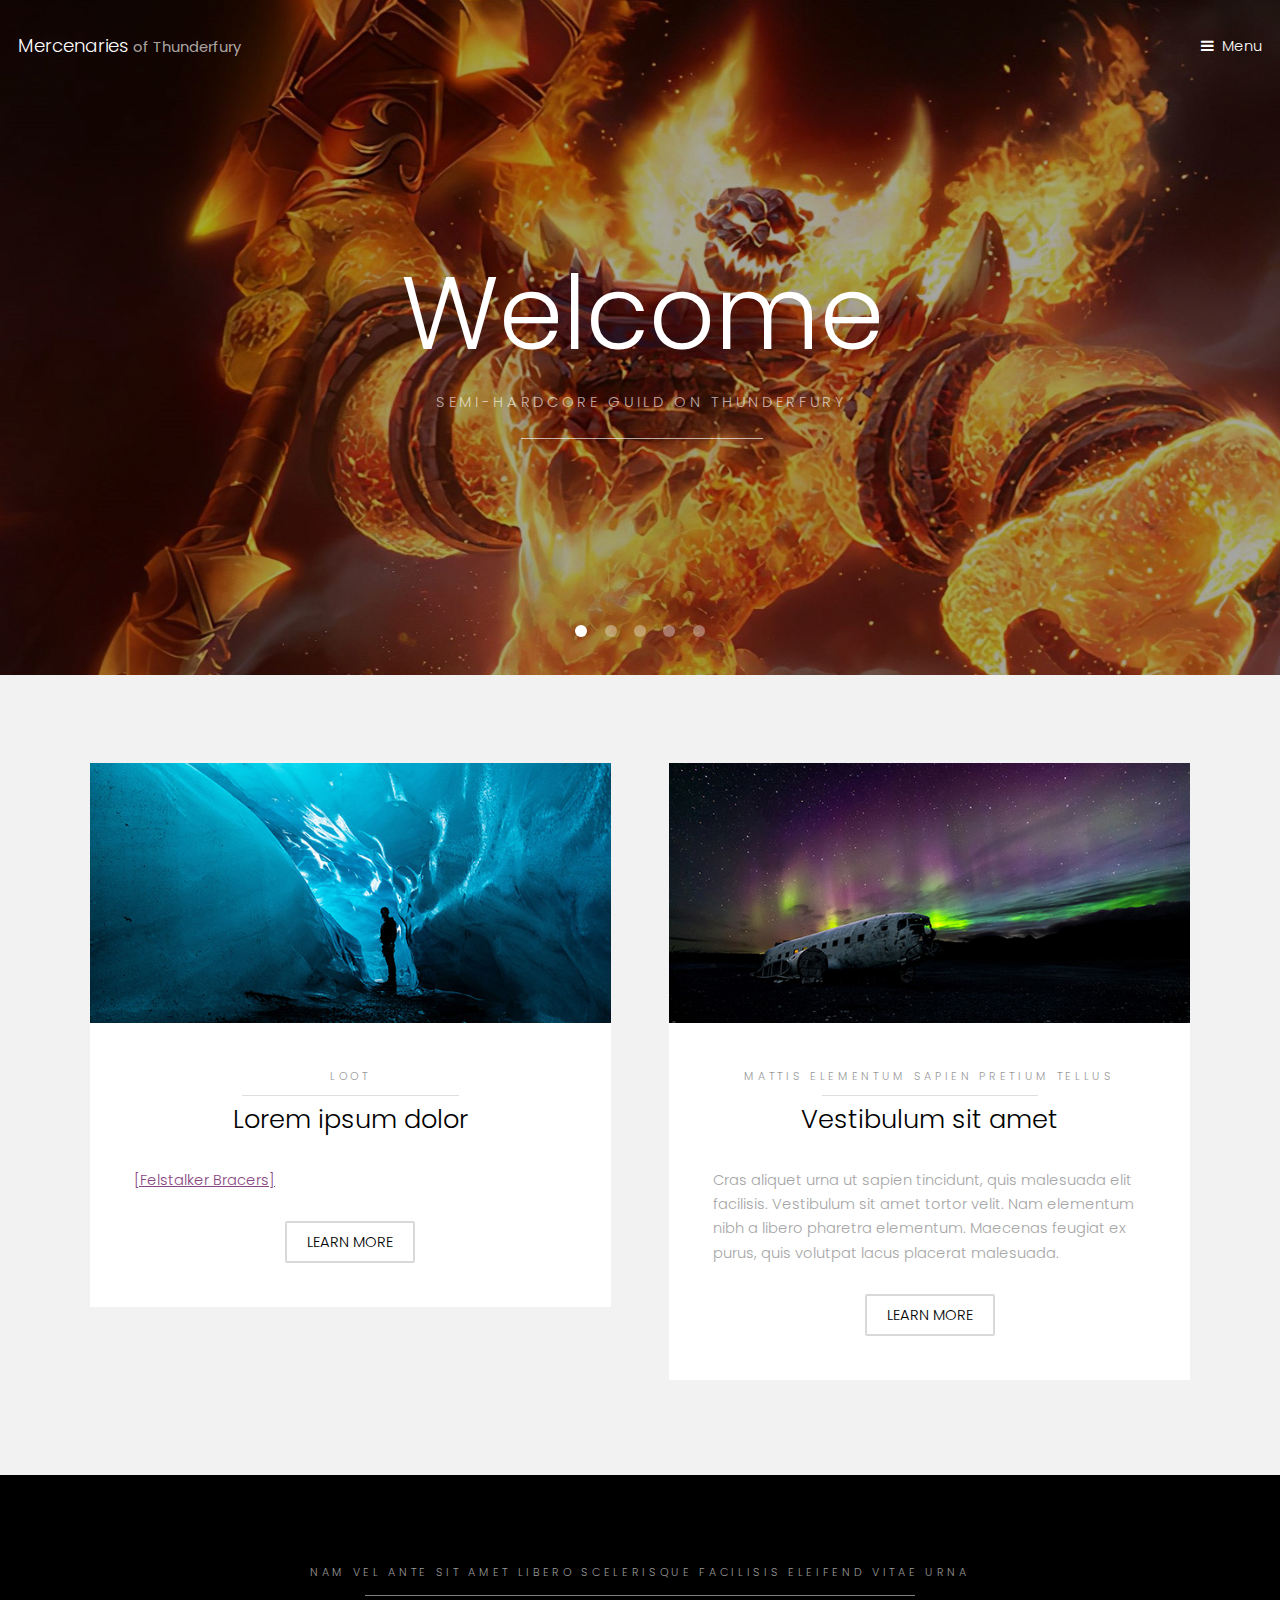
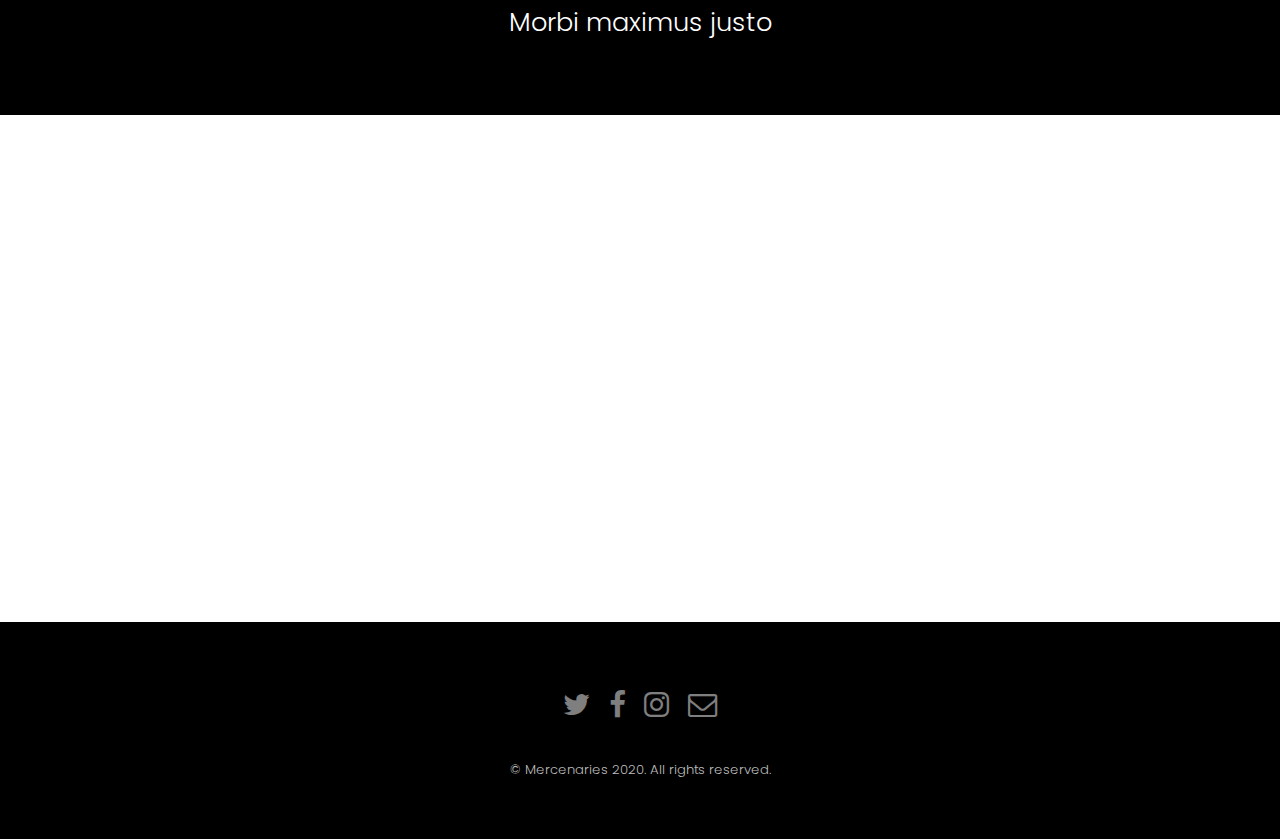
==== index.html @ f4a0aebc "Push" ====
<!DOCTYPE HTML>


<script>const whTooltips = {colorLinks: true, iconizeLinks: true, renameLinks: true};</script>
<script src="https://wow.zamimg.com/widgets/power.js"></script>


<html>
	<head>
		<title>Mercenaries</title>
		<meta charset="utf-8" />
		<meta name="viewport" content="width=device-width, initial-scale=1" />
		<link rel="stylesheet" href="assets/css/main.css" />
	</head>
	<body>

		<!-- Header -->
			<header id="header" class="alt">
				<div class="logo"><a href="index.html">Mercenaries <span>of Thunderfury</span></a></div>
				<a href="#menu">Menu</a>
			</header>

		<!-- Nav -->
			<nav id="menu">
				<ul class="links">
					<li><a href="index.html">Home</a></li>
					<li><a href="apply.html">Apply</a></li>
					<li><a href="roster.html">Roster</a></li>
					<li><a href="streams.html">Streams</a></li>
					<li><a href="elements.html">Elements</a></li>
				</ul>
			</nav>

		<!-- Banner -->
			<section class="banner full">
				<article>
					<img src="images/slide01.jpg" alt="" />
					<div class="inner">
						<header>
							<h2>Welcome</h2>
							<p>Semi-Hardcore guild on Thunderfury</p>
						</header>
					</div>
				</article>
				<article>
					<img src="images/slide02.jpg" alt="" />
					<div class="inner">
						<header>
							<h2>Recruiting All</h2>
							<p> <a href="https://mercenaries-wow.com/">Apply Today</a> </p>
						</header>
					</div>
				</article>
				<article>
					<img src="images/slide03.jpg"  alt="" />
					<div class="inner">
						<header>
							<p>Sed cursus aliuam veroeros lorem ipsum nullam</p>
							<h2>Tempus dolor</h2>
						</header>
					</div>
				</article>
				<article>
					<img src="images/slide04.jpg"  alt="" />
					<div class="inner">
						<header>
							<p>Adipiscing lorem ipsum feugiat sed phasellus consequat</p>
							<h2>Etiam feugiat</h2>
						</header>
					</div>
				</article>
				<article>
					<img src="images/slide05.jpg"  alt="" />
					<div class="inner">
						<header>
							<p>Ipsum dolor sed magna veroeros lorem ipsum</p>
							<h2>Lorem adipiscing</h2>
						</header>
					</div>
				</article>
			</section>

		<!-- One -->
			<section id="one" class="wrapper style2">
				<div class="inner">
					<div class="grid-style">

						<div>
							<div class="box">
								<div class="image fit">
									<img src="images/pic02.jpg" alt="" />
								</div>
								<div class="content">
									<header class="align-center">
										<p>LOOT</p>
										<h2>Lorem ipsum dolor</h2>
									</header>
									<p> <a href="https://www.wowhead.com/item=25697" class="q3" data-wowhead="gems=23121&amp;ench=2647&amp;pcs=25695:25696:25697">[Felstalker Bracers]</a> </p>
									<footer class="align-center">
										<a href="#" class="button alt">Learn More</a>
									</footer>
								</div>
							</div>
						</div>

						<div>
							<div class="box">
								<div class="image fit">
									<img src="images/pic03.jpg" alt="" />
								</div>
								<div class="content">
									<header class="align-center">
										<p>mattis elementum sapien pretium tellus</p>
										<h2>Vestibulum sit amet</h2>
									</header>
									<p> Cras aliquet urna ut sapien tincidunt, quis malesuada elit facilisis. Vestibulum sit amet tortor velit. Nam elementum nibh a libero pharetra elementum. Maecenas feugiat ex purus, quis volutpat lacus placerat malesuada.</p>
									<footer class="align-center">
										<a href="#" class="button alt">Learn More</a>
									</footer>
								</div>
							</div>
						</div>

					</div>
				</div>
			</section>

		<!-- Two -->
			<section id="two" class="wrapper style3">
				<div class="inner">
					<header class="align-center">
						<p>Nam vel ante sit amet libero scelerisque facilisis eleifend vitae urna</p>
						<h2>Morbi maximus justo</h2>
					</header>
				</div>
			</section>

<iframe src="https://discordapp.com/widget?id=618252797527326744&theme=dark" width="350" height="500" allowtransparency="true" frameborder="0" sandbox="allow-popups allow-popups-to-escape-sandbox allow-same-origin allow-scripts"></iframe>


		<!-- Three 
			<section id="three" class="wrapper style2">
				<div class="inner">
					<header class="align-center">
						<p class="special">Nam vel ante sit amet libero scelerisque facilisis eleifend vitae urna</p>
						<h2>Morbi maximus justo</h2>
					</header>
					<div class="gallery">
						<div>
							<div class="image fit">
								<a href="#"><img src="images/pic01.jpg" alt="" /></a>
							</div>
						</div>
						<div>
							<div class="image fit">
								<a href="#"><img src="images/pic02.jpg" alt="" /></a>
							</div>
						</div>
						<div>
							<div class="image fit">
								<a href="#"><img src="images/pic03.jpg" alt="" /></a>
							</div>
						</div>
						<div>
							<div class="image fit">
								<a href="#"><img src="images/pic04.jpg" alt="" /></a>
							</div>
						</div>
					</div>
				</div>
			</section>
-->

		<!-- Footer -->
			<footer id="footer">
				<div class="container">
					<ul class="icons">
						<li><a href="#" class="icon fa-twitter"><span class="label">Twitter</span></a></li>
						<li><a href="#" class="icon fa-facebook"><span class="label">Facebook</span></a></li>
						<li><a href="#" class="icon fa-instagram"><span class="label">Instagram</span></a></li>
						<li><a href="#" class="icon fa-envelope-o"><span class="label">Email</span></a></li>
					</ul>
				</div>
				<div class="copyright">
					&copy; Mercenaries 2020. All rights reserved.
				</div>
			</footer>

		<!-- Scripts -->
			<script src="assets/js/jquery.min.js"></script>
			<script src="assets/js/jquery.scrollex.min.js"></script>
			<script src="assets/js/skel.min.js"></script>
			<script src="assets/js/util.js"></script>
			<script src="assets/js/main.js"></script>

	</body>
</html>
---- assets/css/main.css ----
@charset "UTF-8";
@import url(font-awesome.min.css);
@import url("https://fonts.googleapis.com/css?family=Poppins:300,400,500,600,700");

/*
	Hielo by TEMPLATED
	templated.co @templatedco
	Released for free under the Creative Commons Attribution 3.0 license (templated.co/license)
*/

/* Reset */

	html, body, div, span, applet, object, iframe, h1, h2, h3, h4, h5, h6, p, blockquote, pre, a, abbr, acronym, address, big, cite, code, del, dfn, em, img, ins, kbd, q, s, samp, small, strike, strong, sub, sup, tt, var, b, u, i, center, dl, dt, dd, ol, ul, li, fieldset, form, label, legend, table, caption, tbody, tfoot, thead, tr, th, td, article, aside, canvas, details, embed, figure, figcaption, footer, header, hgroup, menu, nav, output, ruby, section, summary, time, mark, audio, video {
		margin: 0;
		padding: 0;
		border: 0;
		font-size: 100%;
		font: inherit;
		vertical-align: baseline;
	}

	article, aside, details, figcaption, figure, footer, header, hgroup, menu, nav, section {
		display: block;
	}

	body {
		line-height: 1;
	}

	ol, ul {
		list-style: none;
	}

	blockquote, q {
		quotes: none;
	}

	blockquote:before, blockquote:after, q:before, q:after {
		content: '';
		content: none;
	}

	table {
		border-collapse: collapse;
		border-spacing: 0;
	}

	body {
		-webkit-text-size-adjust: none;
	}

/* Box Model */

	*, *:before, *:after {
		-moz-box-sizing: border-box;
		-webkit-box-sizing: border-box;
		box-sizing: border-box;
	}

/* Containers */

	.container {
		margin-left: auto;
		margin-right: auto;
	}

	.container.\31 25\25 {
		width: 100%;
		max-width: 100rem;
		min-width: 80rem;
	}

	.container.\37 5\25 {
		width: 60rem;
	}

	.container.\35 0\25 {
		width: 40rem;
	}

	.container.\32 5\25 {
		width: 20rem;
	}

	.container {
		width: 80rem;
	}

	@media screen and (max-width: 1680px) {

		.container.\31 25\25 {
			width: 100%;
			max-width: 100rem;
			min-width: 80rem;
		}

		.container.\37 5\25 {
			width: 60rem;
		}

		.container.\35 0\25 {
			width: 40rem;
		}

		.container.\32 5\25 {
			width: 20rem;
		}

		.container {
			width: 80rem;
		}

	}

	@media screen and (max-width: 1280px) {

		.container.\31 25\25 {
			width: 100%;
			max-width: 81.25rem;
			min-width: 65rem;
		}

		.container.\37 5\25 {
			width: 48.75rem;
		}

		.container.\35 0\25 {
			width: 32.5rem;
		}

		.container.\32 5\25 {
			width: 16.25rem;
		}

		.container {
			width: 65rem;
		}

	}

	@media screen and (max-width: 980px) {

		.container.\31 25\25 {
			width: 100%;
			max-width: 112.5%;
			min-width: 90%;
		}

		.container.\37 5\25 {
			width: 67.5%;
		}

		.container.\35 0\25 {
			width: 45%;
		}

		.container.\32 5\25 {
			width: 22.5%;
		}

		.container {
			width: 90%;
		}

	}

	@media screen and (max-width: 736px) {

		.container.\31 25\25 {
			width: 100%;
			max-width: 112.5%;
			min-width: 90%;
		}

		.container.\37 5\25 {
			width: 67.5%;
		}

		.container.\35 0\25 {
			width: 45%;
		}

		.container.\32 5\25 {
			width: 22.5%;
		}

		.container {
			width: 90% !important;
		}

	}

	@media screen and (max-width: 480px) {

		.container.\31 25\25 {
			width: 100%;
			max-width: 112.5%;
			min-width: 90%;
		}

		.container.\37 5\25 {
			width: 67.5%;
		}

		.container.\35 0\25 {
			width: 45%;
		}

		.container.\32 5\25 {
			width: 22.5%;
		}

		.container {
			width: 90% !important;
		}

	}

/* Grid */

	.row {
		border-bottom: solid 1px transparent;
		-moz-box-sizing: border-box;
		-webkit-box-sizing: border-box;
		box-sizing: border-box;
	}

	.row > * {
		float: left;
		-moz-box-sizing: border-box;
		-webkit-box-sizing: border-box;
		box-sizing: border-box;
	}

	.row:after, .row:before {
		content: '';
		display: block;
		clear: both;
		height: 0;
	}

	.row.uniform > * > :first-child {
		margin-top: 0;
	}

	.row.uniform > * > :last-child {
		margin-bottom: 0;
	}

	.row.\30 \25 > * {
		padding: 0 0 0 0rem;
	}

	.row.\30 \25 {
		margin: 0 0 -1px 0rem;
	}

	.row.uniform.\30 \25 > * {
		padding: 0rem 0 0 0rem;
	}

	.row.uniform.\30 \25 {
		margin: 0rem 0 -1px 0rem;
	}

	.row > * {
		padding: 0 0 0 2rem;
	}

	.row {
		margin: 0 0 -1px -2rem;
	}

	.row.uniform > * {
		padding: 2rem 0 0 2rem;
	}

	.row.uniform {
		margin: -2rem 0 -1px -2rem;
	}

	.row.\32 00\25 > * {
		padding: 0 0 0 4rem;
	}

	.row.\32 00\25 {
		margin: 0 0 -1px -4rem;
	}

	.row.uniform.\32 00\25 > * {
		padding: 4rem 0 0 4rem;
	}

	.row.uniform.\32 00\25 {
		margin: -4rem 0 -1px -4rem;
	}

	.row.\31 50\25 > * {
		padding: 0 0 0 3rem;
	}

	.row.\31 50\25 {
		margin: 0 0 -1px -3rem;
	}

	.row.uniform.\31 50\25 > * {
		padding: 3rem 0 0 3rem;
	}

	.row.uniform.\31 50\25 {
		margin: -3rem 0 -1px -3rem;
	}

	.row.\35 0\25 > * {
		padding: 0 0 0 1rem;
	}

	.row.\35 0\25 {
		margin: 0 0 -1px -1rem;
	}

	.row.uniform.\35 0\25 > * {
		padding: 1rem 0 0 1rem;
	}

	.row.uniform.\35 0\25 {
		margin: -1rem 0 -1px -1rem;
	}

	.row.\32 5\25 > * {
		padding: 0 0 0 0.5rem;
	}

	.row.\32 5\25 {
		margin: 0 0 -1px -0.5rem;
	}

	.row.uniform.\32 5\25 > * {
		padding: 0.5rem 0 0 0.5rem;
	}

	.row.uniform.\32 5\25 {
		margin: -0.5rem 0 -1px -0.5rem;
	}

	.\31 2u, .\31 2u\24 {
		width: 100%;
		clear: none;
		margin-left: 0;
	}

	.\31 1u, .\31 1u\24 {
		width: 91.6666666667%;
		clear: none;
		margin-left: 0;
	}

	.\31 0u, .\31 0u\24 {
		width: 83.3333333333%;
		clear: none;
		margin-left: 0;
	}

	.\39 u, .\39 u\24 {
		width: 75%;
		clear: none;
		margin-left: 0;
	}

	.\38 u, .\38 u\24 {
		width: 66.6666666667%;
		clear: none;
		margin-left: 0;
	}

	.\37 u, .\37 u\24 {
		width: 58.3333333333%;
		clear: none;
		margin-left: 0;
	}

	.\36 u, .\36 u\24 {
		width: 50%;
		clear: none;
		margin-left: 0;
	}

	.\35 u, .\35 u\24 {
		width: 41.6666666667%;
		clear: none;
		margin-left: 0;
	}

	.\34 u, .\34 u\24 {
		width: 33.3333333333%;
		clear: none;
		margin-left: 0;
	}

	.\33 u, .\33 u\24 {
		width: 25%;
		clear: none;
		margin-left: 0;
	}

	.\32 u, .\32 u\24 {
		width: 16.6666666667%;
		clear: none;
		margin-left: 0;
	}

	.\31 u, .\31 u\24 {
		width: 8.3333333333%;
		clear: none;
		margin-left: 0;
	}

	.\31 2u\24 + *,
	.\31 1u\24 + *,
	.\31 0u\24 + *,
	.\39 u\24 + *,
	.\38 u\24 + *,
	.\37 u\24 + *,
	.\36 u\24 + *,
	.\35 u\24 + *,
	.\34 u\24 + *,
	.\33 u\24 + *,
	.\32 u\24 + *,
	.\31 u\24 + * {
		clear: left;
	}

	.\-11u {
		margin-left: 91.66667%;
	}

	.\-10u {
		margin-left: 83.33333%;
	}

	.\-9u {
		margin-left: 75%;
	}

	.\-8u {
		margin-left: 66.66667%;
	}

	.\-7u {
		margin-left: 58.33333%;
	}

	.\-6u {
		margin-left: 50%;
	}

	.\-5u {
		margin-left: 41.66667%;
	}

	.\-4u {
		margin-left: 33.33333%;
	}

	.\-3u {
		margin-left: 25%;
	}

	.\-2u {
		margin-left: 16.66667%;
	}

	.\-1u {
		margin-left: 8.33333%;
	}

	@media screen and (max-width: 1680px) {

		.row > * {
			padding: 0 0 0 2rem;
		}

		.row {
			margin: 0 0 -1px -2rem;
		}

		.row.uniform > * {
			padding: 2rem 0 0 2rem;
		}

		.row.uniform {
			margin: -2rem 0 -1px -2rem;
		}

		.row.\32 00\25 > * {
			padding: 0 0 0 4rem;
		}

		.row.\32 00\25 {
			margin: 0 0 -1px -4rem;
		}

		.row.uniform.\32 00\25 > * {
			padding: 4rem 0 0 4rem;
		}

		.row.uniform.\32 00\25 {
			margin: -4rem 0 -1px -4rem;
		}

		.row.\31 50\25 > * {
			padding: 0 0 0 3rem;
		}

		.row.\31 50\25 {
			margin: 0 0 -1px -3rem;
		}

		.row.uniform.\31 50\25 > * {
			padding: 3rem 0 0 3rem;
		}

		.row.uniform.\31 50\25 {
			margin: -3rem 0 -1px -3rem;
		}

		.row.\35 0\25 > * {
			padding: 0 0 0 1rem;
		}

		.row.\35 0\25 {
			margin: 0 0 -1px -1rem;
		}

		.row.uniform.\35 0\25 > * {
			padding: 1rem 0 0 1rem;
		}

		.row.uniform.\35 0\25 {
			margin: -1rem 0 -1px -1rem;
		}

		.row.\32 5\25 > * {
			padding: 0 0 0 0.5rem;
		}

		.row.\32 5\25 {
			margin: 0 0 -1px -0.5rem;
		}

		.row.uniform.\32 5\25 > * {
			padding: 0.5rem 0 0 0.5rem;
		}

		.row.uniform.\32 5\25 {
			margin: -0.5rem 0 -1px -0.5rem;
		}

		.\31 2u\28xlarge\29, .\31 2u\24\28xlarge\29 {
			width: 100%;
			clear: none;
			margin-left: 0;
		}

		.\31 1u\28xlarge\29, .\31 1u\24\28xlarge\29 {
			width: 91.6666666667%;
			clear: none;
			margin-left: 0;
		}

		.\31 0u\28xlarge\29, .\31 0u\24\28xlarge\29 {
			width: 83.3333333333%;
			clear: none;
			margin-left: 0;
		}

		.\39 u\28xlarge\29, .\39 u\24\28xlarge\29 {
			width: 75%;
			clear: none;
			margin-left: 0;
		}

		.\38 u\28xlarge\29, .\38 u\24\28xlarge\29 {
			width: 66.6666666667%;
			clear: none;
			margin-left: 0;
		}

		.\37 u\28xlarge\29, .\37 u\24\28xlarge\29 {
			width: 58.3333333333%;
			clear: none;
			margin-left: 0;
		}

		.\36 u\28xlarge\29, .\36 u\24\28xlarge\29 {
			width: 50%;
			clear: none;
			margin-left: 0;
		}

		.\35 u\28xlarge\29, .\35 u\24\28xlarge\29 {
			width: 41.6666666667%;
			clear: none;
			margin-left: 0;
		}

		.\34 u\28xlarge\29, .\34 u\24\28xlarge\29 {
			width: 33.3333333333%;
			clear: none;
			margin-left: 0;
		}

		.\33 u\28xlarge\29, .\33 u\24\28xlarge\29 {
			width: 25%;
			clear: none;
			margin-left: 0;
		}

		.\32 u\28xlarge\29, .\32 u\24\28xlarge\29 {
			width: 16.6666666667%;
			clear: none;
			margin-left: 0;
		}

		.\31 u\28xlarge\29, .\31 u\24\28xlarge\29 {
			width: 8.3333333333%;
			clear: none;
			margin-left: 0;
		}

		.\31 2u\24\28xlarge\29 + *,
		.\31 1u\24\28xlarge\29 + *,
		.\31 0u\24\28xlarge\29 + *,
		.\39 u\24\28xlarge\29 + *,
		.\38 u\24\28xlarge\29 + *,
		.\37 u\24\28xlarge\29 + *,
		.\36 u\24\28xlarge\29 + *,
		.\35 u\24\28xlarge\29 + *,
		.\34 u\24\28xlarge\29 + *,
		.\33 u\24\28xlarge\29 + *,
		.\32 u\24\28xlarge\29 + *,
		.\31 u\24\28xlarge\29 + * {
			clear: left;
		}

		.\-11u\28xlarge\29 {
			margin-left: 91.66667%;
		}

		.\-10u\28xlarge\29 {
			margin-left: 83.33333%;
		}

		.\-9u\28xlarge\29 {
			margin-left: 75%;
		}

		.\-8u\28xlarge\29 {
			margin-left: 66.66667%;
		}

		.\-7u\28xlarge\29 {
			margin-left: 58.33333%;
		}

		.\-6u\28xlarge\29 {
			margin-left: 50%;
		}

		.\-5u\28xlarge\29 {
			margin-left: 41.66667%;
		}

		.\-4u\28xlarge\29 {
			margin-left: 33.33333%;
		}

		.\-3u\28xlarge\29 {
			margin-left: 25%;
		}

		.\-2u\28xlarge\29 {
			margin-left: 16.66667%;
		}

		.\-1u\28xlarge\29 {
			margin-left: 8.33333%;
		}

	}

	@media screen and (max-width: 1280px) {

		.row > * {
			padding: 0 0 0 1.5rem;
		}

		.row {
			margin: 0 0 -1px -1.5rem;
		}

		.row.uniform > * {
			padding: 1.5rem 0 0 1.5rem;
		}

		.row.uniform {
			margin: -1.5rem 0 -1px -1.5rem;
		}

		.row.\32 00\25 > * {
			padding: 0 0 0 3rem;
		}

		.row.\32 00\25 {
			margin: 0 0 -1px -3rem;
		}

		.row.uniform.\32 00\25 > * {
			padding: 3rem 0 0 3rem;
		}

		.row.uniform.\32 00\25 {
			margin: -3rem 0 -1px -3rem;
		}

		.row.\31 50\25 > * {
			padding: 0 0 0 2.25rem;
		}

		.row.\31 50\25 {
			margin: 0 0 -1px -2.25rem;
		}

		.row.uniform.\31 50\25 > * {
			padding: 2.25rem 0 0 2.25rem;
		}

		.row.uniform.\31 50\25 {
			margin: -2.25rem 0 -1px -2.25rem;
		}

		.row.\35 0\25 > * {
			padding: 0 0 0 0.75rem;
		}

		.row.\35 0\25 {
			margin: 0 0 -1px -0.75rem;
		}

		.row.uniform.\35 0\25 > * {
			padding: 0.75rem 0 0 0.75rem;
		}

		.row.uniform.\35 0\25 {
			margin: -0.75rem 0 -1px -0.75rem;
		}

		.row.\32 5\25 > * {
			padding: 0 0 0 0.375rem;
		}

		.row.\32 5\25 {
			margin: 0 0 -1px -0.375rem;
		}

		.row.uniform.\32 5\25 > * {
			padding: 0.375rem 0 0 0.375rem;
		}

		.row.uniform.\32 5\25 {
			margin: -0.375rem 0 -1px -0.375rem;
		}

		.\31 2u\28large\29, .\31 2u\24\28large\29 {
			width: 100%;
			clear: none;
			margin-left: 0;
		}

		.\31 1u\28large\29, .\31 1u\24\28large\29 {
			width: 91.6666666667%;
			clear: none;
			margin-left: 0;
		}

		.\31 0u\28large\29, .\31 0u\24\28large\29 {
			width: 83.3333333333%;
			clear: none;
			margin-left: 0;
		}

		.\39 u\28large\29, .\39 u\24\28large\29 {
			width: 75%;
			clear: none;
			margin-left: 0;
		}

		.\38 u\28large\29, .\38 u\24\28large\29 {
			width: 66.6666666667%;
			clear: none;
			margin-left: 0;
		}

		.\37 u\28large\29, .\37 u\24\28large\29 {
			width: 58.3333333333%;
			clear: none;
			margin-left: 0;
		}

		.\36 u\28large\29, .\36 u\24\28large\29 {
			width: 50%;
			clear: none;
			margin-left: 0;
		}

		.\35 u\28large\29, .\35 u\24\28large\29 {
			width: 41.6666666667%;
			clear: none;
			margin-left: 0;
		}

		.\34 u\28large\29, .\34 u\24\28large\29 {
			width: 33.3333333333%;
			clear: none;
			margin-left: 0;
		}

		.\33 u\28large\29, .\33 u\24\28large\29 {
			width: 25%;
			clear: none;
			margin-left: 0;
		}

		.\32 u\28large\29, .\32 u\24\28large\29 {
			width: 16.6666666667%;
			clear: none;
			margin-left: 0;
		}

		.\31 u\28large\29, .\31 u\24\28large\29 {
			width: 8.3333333333%;
			clear: none;
			margin-left: 0;
		}

		.\31 2u\24\28large\29 + *,
		.\31 1u\24\28large\29 + *,
		.\31 0u\24\28large\29 + *,
		.\39 u\24\28large\29 + *,
		.\38 u\24\28large\29 + *,
		.\37 u\24\28large\29 + *,
		.\36 u\24\28large\29 + *,
		.\35 u\24\28large\29 + *,
		.\34 u\24\28large\29 + *,
		.\33 u\24\28large\29 + *,
		.\32 u\24\28large\29 + *,
		.\31 u\24\28large\29 + * {
			clear: left;
		}

		.\-11u\28large\29 {
			margin-left: 91.66667%;
		}

		.\-10u\28large\29 {
			margin-left: 83.33333%;
		}

		.\-9u\28large\29 {
			margin-left: 75%;
		}

		.\-8u\28large\29 {
			margin-left: 66.66667%;
		}

		.\-7u\28large\29 {
			margin-left: 58.33333%;
		}

		.\-6u\28large\29 {
			margin-left: 50%;
		}

		.\-5u\28large\29 {
			margin-left: 41.66667%;
		}

		.\-4u\28large\29 {
			margin-left: 33.33333%;
		}

		.\-3u\28large\29 {
			margin-left: 25%;
		}

		.\-2u\28large\29 {
			margin-left: 16.66667%;
		}

		.\-1u\28large\29 {
			margin-left: 8.33333%;
		}

	}

	@media screen and (max-width: 980px) {

		.row > * {
			padding: 0 0 0 1.5rem;
		}

		.row {
			margin: 0 0 -1px -1.5rem;
		}

		.row.uniform > * {
			padding: 1.5rem 0 0 1.5rem;
		}

		.row.uniform {
			margin: -1.5rem 0 -1px -1.5rem;
		}

		.row.\32 00\25 > * {
			padding: 0 0 0 3rem;
		}

		.row.\32 00\25 {
			margin: 0 0 -1px -3rem;
		}

		.row.uniform.\32 00\25 > * {
			padding: 3rem 0 0 3rem;
		}

		.row.uniform.\32 00\25 {
			margin: -3rem 0 -1px -3rem;
		}

		.row.\31 50\25 > * {
			padding: 0 0 0 2.25rem;
		}

		.row.\31 50\25 {
			margin: 0 0 -1px -2.25rem;
		}

		.row.uniform.\31 50\25 > * {
			padding: 2.25rem 0 0 2.25rem;
		}

		.row.uniform.\31 50\25 {
			margin: -2.25rem 0 -1px -2.25rem;
		}

		.row.\35 0\25 > * {
			padding: 0 0 0 0.75rem;
		}

		.row.\35 0\25 {
			margin: 0 0 -1px -0.75rem;
		}

		.row.uniform.\35 0\25 > * {
			padding: 0.75rem 0 0 0.75rem;
		}

		.row.uniform.\35 0\25 {
			margin: -0.75rem 0 -1px -0.75rem;
		}

		.row.\32 5\25 > * {
			padding: 0 0 0 0.375rem;
		}

		.row.\32 5\25 {
			margin: 0 0 -1px -0.375rem;
		}

		.row.uniform.\32 5\25 > * {
			padding: 0.375rem 0 0 0.375rem;
		}

		.row.uniform.\32 5\25 {
			margin: -0.375rem 0 -1px -0.375rem;
		}

		.\31 2u\28medium\29, .\31 2u\24\28medium\29 {
			width: 100%;
			clear: none;
			margin-left: 0;
		}

		.\31 1u\28medium\29, .\31 1u\24\28medium\29 {
			width: 91.6666666667%;
			clear: none;
			margin-left: 0;
		}

		.\31 0u\28medium\29, .\31 0u\24\28medium\29 {
			width: 83.3333333333%;
			clear: none;
			margin-left: 0;
		}

		.\39 u\28medium\29, .\39 u\24\28medium\29 {
			width: 75%;
			clear: none;
			margin-left: 0;
		}

		.\38 u\28medium\29, .\38 u\24\28medium\29 {
			width: 66.6666666667%;
			clear: none;
			margin-left: 0;
		}

		.\37 u\28medium\29, .\37 u\24\28medium\29 {
			width: 58.3333333333%;
			clear: none;
			margin-left: 0;
		}

		.\36 u\28medium\29, .\36 u\24\28medium\29 {
			width: 50%;
			clear: none;
			margin-left: 0;
		}

		.\35 u\28medium\29, .\35 u\24\28medium\29 {
			width: 41.6666666667%;
			clear: none;
			margin-left: 0;
		}

		.\34 u\28medium\29, .\34 u\24\28medium\29 {
			width: 33.3333333333%;
			clear: none;
			margin-left: 0;
		}

		.\33 u\28medium\29, .\33 u\24\28medium\29 {
			width: 25%;
			clear: none;
			margin-left: 0;
		}

		.\32 u\28medium\29, .\32 u\24\28medium\29 {
			width: 16.6666666667%;
			clear: none;
			margin-left: 0;
		}

		.\31 u\28medium\29, .\31 u\24\28medium\29 {
			width: 8.3333333333%;
			clear: none;
			margin-left: 0;
		}

		.\31 2u\24\28medium\29 + *,
		.\31 1u\24\28medium\29 + *,
		.\31 0u\24\28medium\29 + *,
		.\39 u\24\28medium\29 + *,
		.\38 u\24\28medium\29 + *,
		.\37 u\24\28medium\29 + *,
		.\36 u\24\28medium\29 + *,
		.\35 u\24\28medium\29 + *,
		.\34 u\24\28medium\29 + *,
		.\33 u\24\28medium\29 + *,
		.\32 u\24\28medium\29 + *,
		.\31 u\24\28medium\29 + * {
			clear: left;
		}

		.\-11u\28medium\29 {
			margin-left: 91.66667%;
		}

		.\-10u\28medium\29 {
			margin-left: 83.33333%;
		}

		.\-9u\28medium\29 {
			margin-left: 75%;
		}

		.\-8u\28medium\29 {
			margin-left: 66.66667%;
		}

		.\-7u\28medium\29 {
			margin-left: 58.33333%;
		}

		.\-6u\28medium\29 {
			margin-left: 50%;
		}

		.\-5u\28medium\29 {
			margin-left: 41.66667%;
		}

		.\-4u\28medium\29 {
			margin-left: 33.33333%;
		}

		.\-3u\28medium\29 {
			margin-left: 25%;
		}

		.\-2u\28medium\29 {
			margin-left: 16.66667%;
		}

		.\-1u\28medium\29 {
			margin-left: 8.33333%;
		}

	}

	@media screen and (max-width: 736px) {

		.row > * {
			padding: 0 0 0 1.25rem;
		}

		.row {
			margin: 0 0 -1px -1.25rem;
		}

		.row.uniform > * {
			padding: 1.25rem 0 0 1.25rem;
		}

		.row.uniform {
			margin: -1.25rem 0 -1px -1.25rem;
		}

		.row.\32 00\25 > * {
			padding: 0 0 0 2.5rem;
		}

		.row.\32 00\25 {
			margin: 0 0 -1px -2.5rem;
		}

		.row.uniform.\32 00\25 > * {
			padding: 2.5rem 0 0 2.5rem;
		}

		.row.uniform.\32 00\25 {
			margin: -2.5rem 0 -1px -2.5rem;
		}

		.row.\31 50\25 > * {
			padding: 0 0 0 1.875rem;
		}

		.row.\31 50\25 {
			margin: 0 0 -1px -1.875rem;
		}

		.row.uniform.\31 50\25 > * {
			padding: 1.875rem 0 0 1.875rem;
		}

		.row.uniform.\31 50\25 {
			margin: -1.875rem 0 -1px -1.875rem;
		}

		.row.\35 0\25 > * {
			padding: 0 0 0 0.625rem;
		}

		.row.\35 0\25 {
			margin: 0 0 -1px -0.625rem;
		}

		.row.uniform.\35 0\25 > * {
			padding: 0.625rem 0 0 0.625rem;
		}

		.row.uniform.\35 0\25 {
			margin: -0.625rem 0 -1px -0.625rem;
		}

		.row.\32 5\25 > * {
			padding: 0 0 0 0.3125rem;
		}

		.row.\32 5\25 {
			margin: 0 0 -1px -0.3125rem;
		}

		.row.uniform.\32 5\25 > * {
			padding: 0.3125rem 0 0 0.3125rem;
		}

		.row.uniform.\32 5\25 {
			margin: -0.3125rem 0 -1px -0.3125rem;
		}

		.\31 2u\28small\29, .\31 2u\24\28small\29 {
			width: 100%;
			clear: none;
			margin-left: 0;
		}

		.\31 1u\28small\29, .\31 1u\24\28small\29 {
			width: 91.6666666667%;
			clear: none;
			margin-left: 0;
		}

		.\31 0u\28small\29, .\31 0u\24\28small\29 {
			width: 83.3333333333%;
			clear: none;
			margin-left: 0;
		}

		.\39 u\28small\29, .\39 u\24\28small\29 {
			width: 75%;
			clear: none;
			margin-left: 0;
		}

		.\38 u\28small\29, .\38 u\24\28small\29 {
			width: 66.6666666667%;
			clear: none;
			margin-left: 0;
		}

		.\37 u\28small\29, .\37 u\24\28small\29 {
			width: 58.3333333333%;
			clear: none;
			margin-left: 0;
		}

		.\36 u\28small\29, .\36 u\24\28small\29 {
			width: 50%;
			clear: none;
			margin-left: 0;
		}

		.\35 u\28small\29, .\35 u\24\28small\29 {
			width: 41.6666666667%;
			clear: none;
			margin-left: 0;
		}

		.\34 u\28small\29, .\34 u\24\28small\29 {
			width: 33.3333333333%;
			clear: none;
			margin-left: 0;
		}

		.\33 u\28small\29, .\33 u\24\28small\29 {
			width: 25%;
			clear: none;
			margin-left: 0;
		}

		.\32 u\28small\29, .\32 u\24\28small\29 {
			width: 16.6666666667%;
			clear: none;
			margin-left: 0;
		}

		.\31 u\28small\29, .\31 u\24\28small\29 {
			width: 8.3333333333%;
			clear: none;
			margin-left: 0;
		}

		.\31 2u\24\28small\29 + *,
		.\31 1u\24\28small\29 + *,
		.\31 0u\24\28small\29 + *,
		.\39 u\24\28small\29 + *,
		.\38 u\24\28small\29 + *,
		.\37 u\24\28small\29 + *,
		.\36 u\24\28small\29 + *,
		.\35 u\24\28small\29 + *,
		.\34 u\24\28small\29 + *,
		.\33 u\24\28small\29 + *,
		.\32 u\24\28small\29 + *,
		.\31 u\24\28small\29 + * {
			clear: left;
		}

		.\-11u\28small\29 {
			margin-left: 91.66667%;
		}

		.\-10u\28small\29 {
			margin-left: 83.33333%;
		}

		.\-9u\28small\29 {
			margin-left: 75%;
		}

		.\-8u\28small\29 {
			margin-left: 66.66667%;
		}

		.\-7u\28small\29 {
			margin-left: 58.33333%;
		}

		.\-6u\28small\29 {
			margin-left: 50%;
		}

		.\-5u\28small\29 {
			margin-left: 41.66667%;
		}

		.\-4u\28small\29 {
			margin-left: 33.33333%;
		}

		.\-3u\28small\29 {
			margin-left: 25%;
		}

		.\-2u\28small\29 {
			margin-left: 16.66667%;
		}

		.\-1u\28small\29 {
			margin-left: 8.33333%;
		}

	}

	@media screen and (max-width: 480px) {

		.row > * {
			padding: 0 0 0 1.25rem;
		}

		.row {
			margin: 0 0 -1px -1.25rem;
		}

		.row.uniform > * {
			padding: 1.25rem 0 0 1.25rem;
		}

		.row.uniform {
			margin: -1.25rem 0 -1px -1.25rem;
		}

		.row.\32 00\25 > * {
			padding: 0 0 0 2.5rem;
		}

		.row.\32 00\25 {
			margin: 0 0 -1px -2.5rem;
		}

		.row.uniform.\32 00\25 > * {
			padding: 2.5rem 0 0 2.5rem;
		}

		.row.uniform.\32 00\25 {
			margin: -2.5rem 0 -1px -2.5rem;
		}

		.row.\31 50\25 > * {
			padding: 0 0 0 1.875rem;
		}

		.row.\31 50\25 {
			margin: 0 0 -1px -1.875rem;
		}

		.row.uniform.\31 50\25 > * {
			padding: 1.875rem 0 0 1.875rem;
		}

		.row.uniform.\31 50\25 {
			margin: -1.875rem 0 -1px -1.875rem;
		}

		.row.\35 0\25 > * {
			padding: 0 0 0 0.625rem;
		}

		.row.\35 0\25 {
			margin: 0 0 -1px -0.625rem;
		}

		.row.uniform.\35 0\25 > * {
			padding: 0.625rem 0 0 0.625rem;
		}

		.row.uniform.\35 0\25 {
			margin: -0.625rem 0 -1px -0.625rem;
		}

		.row.\32 5\25 > * {
			padding: 0 0 0 0.3125rem;
		}

		.row.\32 5\25 {
			margin: 0 0 -1px -0.3125rem;
		}

		.row.uniform.\32 5\25 > * {
			padding: 0.3125rem 0 0 0.3125rem;
		}

		.row.uniform.\32 5\25 {
			margin: -0.3125rem 0 -1px -0.3125rem;
		}

		.\31 2u\28xsmall\29, .\31 2u\24\28xsmall\29 {
			width: 100%;
			clear: none;
			margin-left: 0;
		}

		.\31 1u\28xsmall\29, .\31 1u\24\28xsmall\29 {
			width: 91.6666666667%;
			clear: none;
			margin-left: 0;
		}

		.\31 0u\28xsmall\29, .\31 0u\24\28xsmall\29 {
			width: 83.3333333333%;
			clear: none;
			margin-left: 0;
		}

		.\39 u\28xsmall\29, .\39 u\24\28xsmall\29 {
			width: 75%;
			clear: none;
			margin-left: 0;
		}

		.\38 u\28xsmall\29, .\38 u\24\28xsmall\29 {
			width: 66.6666666667%;
			clear: none;
			margin-left: 0;
		}

		.\37 u\28xsmall\29, .\37 u\24\28xsmall\29 {
			width: 58.3333333333%;
			clear: none;
			margin-left: 0;
		}

		.\36 u\28xsmall\29, .\36 u\24\28xsmall\29 {
			width: 50%;
			clear: none;
			margin-left: 0;
		}

		.\35 u\28xsmall\29, .\35 u\24\28xsmall\29 {
			width: 41.6666666667%;
			clear: none;
			margin-left: 0;
		}

		.\34 u\28xsmall\29, .\34 u\24\28xsmall\29 {
			width: 33.3333333333%;
			clear: none;
			margin-left: 0;
		}

		.\33 u\28xsmall\29, .\33 u\24\28xsmall\29 {
			width: 25%;
			clear: none;
			margin-left: 0;
		}

		.\32 u\28xsmall\29, .\32 u\24\28xsmall\29 {
			width: 16.6666666667%;
			clear: none;
			margin-left: 0;
		}

		.\31 u\28xsmall\29, .\31 u\24\28xsmall\29 {
			width: 8.3333333333%;
			clear: none;
			margin-left: 0;
		}

		.\31 2u\24\28xsmall\29 + *,
		.\31 1u\24\28xsmall\29 + *,
		.\31 0u\24\28xsmall\29 + *,
		.\39 u\24\28xsmall\29 + *,
		.\38 u\24\28xsmall\29 + *,
		.\37 u\24\28xsmall\29 + *,
		.\36 u\24\28xsmall\29 + *,
		.\35 u\24\28xsmall\29 + *,
		.\34 u\24\28xsmall\29 + *,
		.\33 u\24\28xsmall\29 + *,
		.\32 u\24\28xsmall\29 + *,
		.\31 u\24\28xsmall\29 + * {
			clear: left;
		}

		.\-11u\28xsmall\29 {
			margin-left: 91.66667%;
		}

		.\-10u\28xsmall\29 {
			margin-left: 83.33333%;
		}

		.\-9u\28xsmall\29 {
			margin-left: 75%;
		}

		.\-8u\28xsmall\29 {
			margin-left: 66.66667%;
		}

		.\-7u\28xsmall\29 {
			margin-left: 58.33333%;
		}

		.\-6u\28xsmall\29 {
			margin-left: 50%;
		}

		.\-5u\28xsmall\29 {
			margin-left: 41.66667%;
		}

		.\-4u\28xsmall\29 {
			margin-left: 33.33333%;
		}

		.\-3u\28xsmall\29 {
			margin-left: 25%;
		}

		.\-2u\28xsmall\29 {
			margin-left: 16.66667%;
		}

		.\-1u\28xsmall\29 {
			margin-left: 8.33333%;
		}

	}

/* Basic */

	@-ms-viewport {
		width: device-width;
	}

	body {
		-ms-overflow-style: scrollbar;
	}

	@media screen and (max-width: 480px) {

		html, body {
			min-width: 320px;
		}

	}

	body {
		background: #fff;
	}

		body.is-loading *, body.is-loading *:before, body.is-loading *:after {
			-moz-animation: none !important;
			-webkit-animation: none !important;
			-ms-animation: none !important;
			animation: none !important;
			-moz-transition: none !important;
			-webkit-transition: none !important;
			-ms-transition: none !important;
			transition: none !important;
		}

/* Type */

	html {
		font-size: 13pt;
	}

		@media screen and (max-width: 1680px) {

			html {
				font-size: 11pt;
			}

		}

		@media screen and (max-width: 1280px) {

			html {
				font-size: 11pt;
			}

		}

		@media screen and (max-width: 980px) {

			html {
				font-size: 12pt;
			}

		}

		@media screen and (max-width: 736px) {

			html {
				font-size: 12pt;
			}

		}

		@media screen and (max-width: 480px) {

			html {
				font-size: 12pt;
			}

		}

	body {
		background-color: #fff;
		color: #444;
	}

	body, input, select, textarea {
		font-family: "Poppins", sans-serif;
		font-weight: 300;
		font-size: 1rem;
		line-height: 1.65;
	}

	a {
		text-decoration: underline;
	}

		a:hover {
			text-decoration: none;
		}

	strong, b {
		font-weight: 600;
	}

	em, i {
		font-style: italic;
	}

	p {
		margin: 0 0 2rem 0;
	}

		p.special {
			text-transform: uppercase;
			font-size: .75rem;
			font-weight: 300;
			margin: 0 0 .5rem 0;
			padding: 0 0 1rem 0;
			letter-spacing: .25rem;
		}

			p.special:after {
				content: '';
				position: absolute;
				margin: auto;
				right: 0;
				bottom: 0;
				left: 0;
				width: 50%;
				height: 1px;
				background-color: rgba(0, 0, 0, 0.125);
			}

	h1, h2, h3, h4, h5, h6 {
		font-weight: 300;
		line-height: 1.5;
		margin: 0 0 1rem 0;
	}

		h1 a, h2 a, h3 a, h4 a, h5 a, h6 a {
			color: inherit;
			text-decoration: none;
		}

	h2 {
		font-size: 1.75rem;
	}

	h3 {
		font-size: 1.35rem;
	}

	h4 {
		font-size: 1.1rem;
	}

	h5 {
		font-size: 0.9rem;
	}

	h6 {
		font-size: 0.7rem;
	}

	sub {
		font-size: 0.8rem;
		position: relative;
		top: 0.5rem;
	}

	sup {
		font-size: 0.8rem;
		position: relative;
		top: -0.5rem;
	}

	blockquote {
		border-left: solid 4px;
		font-style: italic;
		margin: 0 0 2rem 0;
		padding: 0.5rem 0 0.5rem 2rem;
	}

	code {
		border-radius: 2px;
		border: solid 1px;
		font-family: "Courier New", monospace;
		font-size: 0.9rem;
		margin: 0 0.25rem;
		padding: 0.25rem 0.65rem;
	}

	pre {
		-webkit-overflow-scrolling: touch;
		font-family: "Courier New", monospace;
		font-size: 0.9rem;
		margin: 0 0 2rem 0;
	}

		pre code {
			display: block;
			line-height: 1.75;
			padding: 1rem 1.5rem;
			overflow-x: auto;
		}

	hr {
		border: 0;
		border-bottom: solid 1px;
		margin: 2rem 0;
	}

		hr.major {
			margin: 3rem 0;
		}

	.align-left {
		text-align: left;
	}

	.align-center {
		text-align: center;
	}

	.align-right {
		text-align: right;
	}

	input, select, textarea {
		color: #555;
	}

	a {
		color: #8a4680;
	}

	strong, b {
		color: #555;
	}

	h1, h2, h3, h4, h5, h6 {
		color: #555;
	}

	blockquote {
		border-left-color: rgba(144, 144, 144, 0.25);
	}

	code {
		background: rgba(144, 144, 144, 0.075);
		border-color: rgba(144, 144, 144, 0.25);
	}

	hr {
		border-bottom-color: rgba(144, 144, 144, 0.25);
	}

/* Box */

	.box {
		margin-bottom: 2rem;
		background: #FFF;
	}

		.box .image.fit {
			margin: 0;
			border-radius: 0;
		}

			.box .image.fit img {
				border-radius: 0;
			}

		.box header h2 {
			margin-bottom: 2rem;
		}

		.box header p {
			text-transform: uppercase;
			font-size: .75rem;
			font-weight: 300;
			margin: 0 0 .25rem 0;
			padding: 0 0 .75rem 0;
			letter-spacing: .25rem;
		}

			.box header p:after {
				content: '';
				position: absolute;
				margin: auto;
				right: 0;
				bottom: 0;
				left: 0;
				width: 50%;
				height: 1px;
				background-color: rgba(0, 0, 0, 0.125);
			}

		.box .content {
			padding: 3rem;
		}

		.box > :last-child,
		.box > :last-child > :last-child,
		.box > :last-child > :last-child > :last-child {
			margin-bottom: 0;
		}

		.box.alt {
			border: 0;
			border-radius: 0;
			padding: 0;
		}

		@media screen and (max-width: 736px) {

			.box .content {
				padding: 2rem;
			}

		}

	.box {
		border-color: rgba(144, 144, 144, 0.25);
	}

/* Button */

	input[type="submit"],
	input[type="reset"],
	input[type="button"],
	button,
	.button {
		-moz-appearance: none;
		-webkit-appearance: none;
		-ms-appearance: none;
		appearance: none;
		-moz-transition: background-color 0.2s ease-in-out, color 0.2s ease-in-out;
		-webkit-transition: background-color 0.2s ease-in-out, color 0.2s ease-in-out;
		-ms-transition: background-color 0.2s ease-in-out, color 0.2s ease-in-out;
		transition: background-color 0.2s ease-in-out, color 0.2s ease-in-out;
		border-radius: 2px;
		border: 0;
		cursor: pointer;
		display: inline-block;
		font-weight: 300;
		height: 2.85rem;
		line-height: 2.95rem;
		padding: 0 1.5rem;
		text-align: center;
		text-decoration: none;
		text-transform: uppercase;
		white-space: nowrap;
	}

		input[type="submit"].icon,
		input[type="reset"].icon,
		input[type="button"].icon,
		button.icon,
		.button.icon {
			padding-left: 1.35rem;
		}

			input[type="submit"].icon:before,
			input[type="reset"].icon:before,
			input[type="button"].icon:before,
			button.icon:before,
			.button.icon:before {
				margin-right: 0.5rem;
			}

		input[type="submit"].fit,
		input[type="reset"].fit,
		input[type="button"].fit,
		button.fit,
		.button.fit {
			display: block;
			margin: 0 0 1rem 0;
			width: 100%;
		}

		input[type="submit"].small,
		input[type="reset"].small,
		input[type="button"].small,
		button.small,
		.button.small {
			font-size: 0.8rem;
		}

		input[type="submit"].big,
		input[type="reset"].big,
		input[type="button"].big,
		button.big,
		.button.big {
			font-size: 1.35rem;
		}

		input[type="submit"].disabled, input[type="submit"]:disabled,
		input[type="reset"].disabled,
		input[type="reset"]:disabled,
		input[type="button"].disabled,
		input[type="button"]:disabled,
		button.disabled,
		button:disabled,
		.button.disabled,
		.button:disabled {
			-moz-pointer-events: none;
			-webkit-pointer-events: none;
			-ms-pointer-events: none;
			pointer-events: none;
			opacity: 0.25;
		}

		@media screen and (max-width: 480px) {

			input[type="submit"],
			input[type="reset"],
			input[type="button"],
			button,
			.button {
				padding: 0;
				width: 100%;
			}

		}

	input[type="submit"],
	input[type="reset"],
	input[type="button"],
	button,
	.button {
		background-color: #f2f2f2;
		color: #000 !important;
	}

		input[type="submit"]:hover,
		input[type="reset"]:hover,
		input[type="button"]:hover,
		button:hover,
		.button:hover {
			background-color: white;
		}

		input[type="submit"]:active,
		input[type="reset"]:active,
		input[type="button"]:active,
		button:active,
		.button:active {
			background-color: #e5e5e5;
		}

		input[type="submit"].alt,
		input[type="reset"].alt,
		input[type="button"].alt,
		button.alt,
		.button.alt {
			background-color: transparent;
			box-shadow: inset 0 0 0 2px rgba(144, 144, 144, 0.25);
			color: #555 !important;
		}

			input[type="submit"].alt:hover,
			input[type="reset"].alt:hover,
			input[type="button"].alt:hover,
			button.alt:hover,
			.button.alt:hover {
				background-color: rgba(144, 144, 144, 0.075);
			}

			input[type="submit"].alt:active,
			input[type="reset"].alt:active,
			input[type="button"].alt:active,
			button.alt:active,
			.button.alt:active {
				background-color: rgba(144, 144, 144, 0.2);
			}

			input[type="submit"].alt.icon:before,
			input[type="reset"].alt.icon:before,
			input[type="button"].alt.icon:before,
			button.alt.icon:before,
			.button.alt.icon:before {
				color: #bbb;
			}

		input[type="submit"].special,
		input[type="reset"].special,
		input[type="button"].special,
		button.special,
		.button.special {
			background-color: #8a4680;
			color: #ffffff !important;
		}

			input[type="submit"].special:hover,
			input[type="reset"].special:hover,
			input[type="button"].special:hover,
			button.special:hover,
			.button.special:hover {
				background-color: #9b4f90;
			}

			input[type="submit"].special:active,
			input[type="reset"].special:active,
			input[type="button"].special:active,
			button.special:active,
			.button.special:active {
				background-color: #793d70;
			}

/* Form */

	form {
		margin: 0 0 2rem 0;
	}

	label {
		display: block;
		font-size: 0.9rem;
		font-weight: 700;
		margin: 0 0 1rem 0;
	}

	input[type="text"],
	input[type="password"],
	input[type="email"],
	select,
	textarea {
		-moz-appearance: none;
		-webkit-appearance: none;
		-ms-appearance: none;
		appearance: none;
		border-radius: 2px;
		border: none;
		border: solid 1px;
		color: inherit;
		display: block;
		outline: 0;
		padding: 0 1rem;
		text-decoration: none;
		width: 100%;
	}

		input[type="text"]:invalid,
		input[type="password"]:invalid,
		input[type="email"]:invalid,
		select:invalid,
		textarea:invalid {
			box-shadow: none;
		}

	.select-wrapper {
		text-decoration: none;
		display: block;
		position: relative;
	}

		.select-wrapper:before {
			-moz-osx-font-smoothing: grayscale;
			-webkit-font-smoothing: antialiased;
			font-family: FontAwesome;
			font-style: normal;
			font-weight: normal;
			text-transform: none !important;
		}

		.select-wrapper:before {
			content: '\f078';
			display: block;
			height: 2.75rem;
			line-height: 2.75rem;
			pointer-events: none;
			position: absolute;
			right: 0;
			text-align: center;
			top: 0;
			width: 2.75rem;
		}

		.select-wrapper select::-ms-expand {
			display: none;
		}

	input[type="text"],
	input[type="password"],
	input[type="email"],
	select {
		height: 2.75rem;
	}

	textarea {
		padding: 0.75rem 1rem;
	}

	input[type="checkbox"],
	input[type="radio"] {
		-moz-appearance: none;
		-webkit-appearance: none;
		-ms-appearance: none;
		appearance: none;
		display: block;
		float: left;
		margin-right: -2rem;
		opacity: 0;
		width: 1rem;
		z-index: -1;
	}

		input[type="checkbox"] + label,
		input[type="radio"] + label {
			text-decoration: none;
			cursor: pointer;
			display: inline-block;
			font-size: 1rem;
			font-weight: 400;
			padding-left: 2.4rem;
			padding-right: 0.75rem;
			position: relative;
		}

			input[type="checkbox"] + label:before,
			input[type="radio"] + label:before {
				-moz-osx-font-smoothing: grayscale;
				-webkit-font-smoothing: antialiased;
				font-family: FontAwesome;
				font-style: normal;
				font-weight: normal;
				text-transform: none !important;
			}

			input[type="checkbox"] + label:before,
			input[type="radio"] + label:before {
				border-radius: 2px;
				border: solid 1px;
				content: '';
				display: inline-block;
				height: 1.65rem;
				left: 0;
				line-height: 1.58125rem;
				position: absolute;
				text-align: center;
				top: 0;
				width: 1.65rem;
			}

		input[type="checkbox"]:checked + label:before,
		input[type="radio"]:checked + label:before {
			content: '\f00c';
		}

	input[type="checkbox"] + label:before {
		border-radius: 2px;
	}

	input[type="radio"] + label:before {
		border-radius: 100%;
	}

	::-webkit-input-placeholder {
		opacity: 1.0;
	}

	:-moz-placeholder {
		opacity: 1.0;
	}

	::-moz-placeholder {
		opacity: 1.0;
	}

	:-ms-input-placeholder {
		opacity: 1.0;
	}

	.formerize-placeholder {
		opacity: 1.0;
	}

	label {
		color: #555;
	}

	input[type="text"],
	input[type="password"],
	input[type="email"],
	select,
	textarea {
		background: rgba(144, 144, 144, 0.075);
		border-color: rgba(144, 144, 144, 0.25);
	}

		input[type="text"]:focus,
		input[type="password"]:focus,
		input[type="email"]:focus,
		select:focus,
		textarea:focus {
			border-color: #8a4680;
			box-shadow: 0 0 0 1px #8a4680;
		}

	.select-wrapper:before {
		color: rgba(144, 144, 144, 0.25);
	}

	input[type="checkbox"] + label,
	input[type="radio"] + label {
		color: #444;
	}

		input[type="checkbox"] + label:before,
		input[type="radio"] + label:before {
			background: rgba(144, 144, 144, 0.075);
			border-color: rgba(144, 144, 144, 0.25);
		}

	input[type="checkbox"]:checked + label:before,
	input[type="radio"]:checked + label:before {
		background-color: #8a4680;
		border-color: #8a4680;
		color: #ffffff;
	}

	input[type="checkbox"]:focus + label:before,
	input[type="radio"]:focus + label:before {
		border-color: #8a4680;
		box-shadow: 0 0 0 1px #8a4680;
	}

	::-webkit-input-placeholder {
		color: #bbb !important;
	}

	:-moz-placeholder {
		color: #bbb !important;
	}

	::-moz-placeholder {
		color: #bbb !important;
	}

	:-ms-input-placeholder {
		color: #bbb !important;
	}

	.formerize-placeholder {
		color: #bbb !important;
	}

/* Icon */

	.icon {
		text-decoration: none;
		border-bottom: none;
		position: relative;
	}

		.icon:before {
			-moz-osx-font-smoothing: grayscale;
			-webkit-font-smoothing: antialiased;
			font-family: FontAwesome;
			font-style: normal;
			font-weight: normal;
			text-transform: none !important;
		}

		.icon > .label {
			display: none;
		}

/* Image */

	.image {
		border-radius: 2px;
		border: 0;
		display: inline-block;
		position: relative;
	}

		.image img {
			border-radius: 2px;
			display: block;
		}

		.image.left, .image.right {
			max-width: 40%;
		}

			.image.left img, .image.right img {
				width: 100%;
			}

		.image.left {
			float: left;
			margin: 0 1.5rem 1rem 0;
			top: 0.25rem;
		}

		.image.right {
			float: right;
			margin: 0 0 1rem 1.5rem;
			top: 0.25rem;
		}

		.image.fit {
			display: block;
			margin: 0 0 2rem 0;
			width: 100%;
		}

			.image.fit img {
				width: 100%;
			}

		.image.main {
			display: block;
			margin: 0 0 3rem 0;
			width: 100%;
		}

			.image.main img {
				width: 100%;
			}

/* List */

	ol {
		list-style: decimal;
		margin: 0 0 2rem 0;
		padding-left: 1.25rem;
	}

		ol li {
			padding-left: 0.25rem;
		}

	ul {
		list-style: disc;
		margin: 0 0 2rem 0;
		padding-left: 1rem;
	}

		ul li {
			padding-left: 0.5rem;
		}

		ul.alt {
			list-style: none;
			padding-left: 0;
		}

			ul.alt li {
				border-top: solid 1px;
				padding: 0.5rem 0;
			}

				ul.alt li:first-child {
					border-top: 0;
					padding-top: 0;
				}

		ul.icons {
			cursor: default;
			list-style: none;
			padding-left: 0;
		}

			ul.icons li {
				display: inline-block;
				padding: 0 1rem 0 0;
			}

				ul.icons li:last-child {
					padding-right: 0;
				}

				ul.icons li .icon:before {
					font-size: 2rem;
				}

		ul.actions {
			cursor: default;
			list-style: none;
			padding-left: 0;
		}

			ul.actions li {
				display: inline-block;
				padding: 0 1rem 0 0;
				vertical-align: middle;
			}

				ul.actions li:last-child {
					padding-right: 0;
				}

			ul.actions.small li {
				padding: 0 0.5rem 0 0;
			}

			ul.actions.vertical li {
				display: block;
				padding: 1rem 0 0 0;
			}

				ul.actions.vertical li:first-child {
					padding-top: 0;
				}

				ul.actions.vertical li > * {
					margin-bottom: 0;
				}

			ul.actions.vertical.small li {
				padding: 0.5rem 0 0 0;
			}

				ul.actions.vertical.small li:first-child {
					padding-top: 0;
				}

			ul.actions.fit {
				display: table;
				margin-left: -1rem;
				padding: 0;
				table-layout: fixed;
				width: calc(100% + 1rem);
			}

				ul.actions.fit li {
					display: table-cell;
					padding: 0 0 0 1rem;
				}

					ul.actions.fit li > * {
						margin-bottom: 0;
					}

				ul.actions.fit.small {
					margin-left: -0.5rem;
					width: calc(100% + 0.5rem);
				}

					ul.actions.fit.small li {
						padding: 0 0 0 0.5rem;
					}

			@media screen and (max-width: 480px) {

				ul.actions {
					margin: 0 0 2rem 0;
				}

					ul.actions li {
						padding: 1rem 0 0 0;
						display: block;
						text-align: center;
						width: 100%;
					}

						ul.actions li:first-child {
							padding-top: 0;
						}

						ul.actions li > * {
							width: 100%;
							margin: 0 !important;
						}

							ul.actions li > *.icon:before {
								margin-left: -2rem;
							}

					ul.actions.small li {
						padding: 0.5rem 0 0 0;
					}

						ul.actions.small li:first-child {
							padding-top: 0;
						}

			}

	dl {
		margin: 0 0 2rem 0;
	}

		dl dt {
			display: block;
			font-weight: 700;
			margin: 0 0 1rem 0;
		}

		dl dd {
			margin-left: 2rem;
		}

	ul.alt li {
		border-top-color: rgba(144, 144, 144, 0.25);
	}

/* Section/Article */

	section.special, article.special {
		text-align: center;
	}

	header p {
		position: relative;
		margin: 0 0 1.5rem 0;
	}

	header h2 + p {
		font-size: 1.25rem;
		margin-top: -1rem;
	}

	header h3 + p {
		font-size: 1.1rem;
		margin-top: -0.8rem;
	}

	header h4 + p,
	header h5 + p,
	header h6 + p {
		font-size: 0.9rem;
		margin-top: -0.6rem;
	}

	header p {
		color: #bbb;
	}

/* Table */

	.table-wrapper {
		-webkit-overflow-scrolling: touch;
		overflow-x: auto;
	}

	table {
		margin: 0 0 2rem 0;
		width: 100%;
	}

		table tbody tr {
			border: solid 1px;
			border-left: 0;
			border-right: 0;
		}

		table td {
			padding: 0.75rem 0.75rem;
		}

		table th {
			font-size: 0.9rem;
			font-weight: 700;
			padding: 0 0.75rem 0.75rem 0.75rem;
			text-align: left;
		}

		table thead {
			border-bottom: solid 2px;
		}

		table tfoot {
			border-top: solid 2px;
		}

		table.alt {
			border-collapse: separate;
		}

			table.alt tbody tr td {
				border: solid 1px;
				border-left-width: 0;
				border-top-width: 0;
			}

				table.alt tbody tr td:first-child {
					border-left-width: 1px;
				}

			table.alt tbody tr:first-child td {
				border-top-width: 1px;
			}

			table.alt thead {
				border-bottom: 0;
			}

			table.alt tfoot {
				border-top: 0;
			}

	table tbody tr {
		border-color: rgba(144, 144, 144, 0.25);
	}

		table tbody tr:nth-child(2n + 1) {
			background-color: rgba(144, 144, 144, 0.075);
		}

	table th {
		color: #555;
	}

	table thead {
		border-bottom-color: rgba(144, 144, 144, 0.25);
	}

	table tfoot {
		border-top-color: rgba(144, 144, 144, 0.25);
	}

	table.alt tbody tr td {
		border-color: rgba(144, 144, 144, 0.25);
	}

/* Wrapper */

	.wrapper {
		padding: 6rem 0 4rem 0 ;
		position: relative;
		margin: 0;
	}

		.wrapper > .inner {
			margin: 0 auto;
			width: 80rem;
		}

		.wrapper.style1 {
			background-color: #8a4680;
			color: #e2d1df;
		}

			.wrapper.style1 input, .wrapper.style1 select, .wrapper.style1 textarea {
				color: #ffffff;
			}

			.wrapper.style1 a {
				color: #ffffff;
			}

			.wrapper.style1 strong, .wrapper.style1 b {
				color: #ffffff;
			}

			.wrapper.style1 h1, .wrapper.style1 h2, .wrapper.style1 h3, .wrapper.style1 h4, .wrapper.style1 h5, .wrapper.style1 h6 {
				color: #ffffff;
			}

			.wrapper.style1 blockquote {
				border-left-color: rgba(255, 255, 255, 0.25);
			}

			.wrapper.style1 code {
				background: rgba(255, 255, 255, 0.075);
				border-color: rgba(255, 255, 255, 0.25);
			}

			.wrapper.style1 hr {
				border-bottom-color: rgba(255, 255, 255, 0.25);
			}

			.wrapper.style1 .box {
				border-color: rgba(255, 255, 255, 0.25);
			}

			.wrapper.style1 input[type="submit"],
			.wrapper.style1 input[type="reset"],
			.wrapper.style1 input[type="button"],
			.wrapper.style1 button,
			.wrapper.style1 .button {
				background-color: #f2f2f2;
				color: #000 !important;
			}

				.wrapper.style1 input[type="submit"]:hover,
				.wrapper.style1 input[type="reset"]:hover,
				.wrapper.style1 input[type="button"]:hover,
				.wrapper.style1 button:hover,
				.wrapper.style1 .button:hover {
					background-color: white;
				}

				.wrapper.style1 input[type="submit"]:active,
				.wrapper.style1 input[type="reset"]:active,
				.wrapper.style1 input[type="button"]:active,
				.wrapper.style1 button:active,
				.wrapper.style1 .button:active {
					background-color: #e5e5e5;
				}

				.wrapper.style1 input[type="submit"].alt,
				.wrapper.style1 input[type="reset"].alt,
				.wrapper.style1 input[type="button"].alt,
				.wrapper.style1 button.alt,
				.wrapper.style1 .button.alt {
					background-color: transparent;
					box-shadow: inset 0 0 0 2px rgba(255, 255, 255, 0.25);
					color: #ffffff !important;
				}

					.wrapper.style1 input[type="submit"].alt:hover,
					.wrapper.style1 input[type="reset"].alt:hover,
					.wrapper.style1 input[type="button"].alt:hover,
					.wrapper.style1 button.alt:hover,
					.wrapper.style1 .button.alt:hover {
						background-color: rgba(255, 255, 255, 0.075);
					}

					.wrapper.style1 input[type="submit"].alt:active,
					.wrapper.style1 input[type="reset"].alt:active,
					.wrapper.style1 input[type="button"].alt:active,
					.wrapper.style1 button.alt:active,
					.wrapper.style1 .button.alt:active {
						background-color: rgba(255, 255, 255, 0.2);
					}

					.wrapper.style1 input[type="submit"].alt.icon:before,
					.wrapper.style1 input[type="reset"].alt.icon:before,
					.wrapper.style1 input[type="button"].alt.icon:before,
					.wrapper.style1 button.alt.icon:before,
					.wrapper.style1 .button.alt.icon:before {
						color: #d0b5cc;
					}

				.wrapper.style1 input[type="submit"].special,
				.wrapper.style1 input[type="reset"].special,
				.wrapper.style1 input[type="button"].special,
				.wrapper.style1 button.special,
				.wrapper.style1 .button.special {
					background-color: #ffffff;
					color: #8a4680 !important;
				}

			.wrapper.style1 label {
				color: #ffffff;
			}

			.wrapper.style1 input[type="text"],
			.wrapper.style1 input[type="password"],
			.wrapper.style1 input[type="email"],
			.wrapper.style1 select,
			.wrapper.style1 textarea {
				background: rgba(255, 255, 255, 0.075);
				border-color: rgba(255, 255, 255, 0.25);
			}

				.wrapper.style1 input[type="text"]:focus,
				.wrapper.style1 input[type="password"]:focus,
				.wrapper.style1 input[type="email"]:focus,
				.wrapper.style1 select:focus,
				.wrapper.style1 textarea:focus {
					border-color: #ffffff;
					box-shadow: 0 0 0 1px #ffffff;
				}

			.wrapper.style1 .select-wrapper:before {
				color: rgba(255, 255, 255, 0.25);
			}

			.wrapper.style1 input[type="checkbox"] + label,
			.wrapper.style1 input[type="radio"] + label {
				color: #e2d1df;
			}

				.wrapper.style1 input[type="checkbox"] + label:before,
				.wrapper.style1 input[type="radio"] + label:before {
					background: rgba(255, 255, 255, 0.075);
					border-color: rgba(255, 255, 255, 0.25);
				}

			.wrapper.style1 input[type="checkbox"]:checked + label:before,
			.wrapper.style1 input[type="radio"]:checked + label:before {
				background-color: #ffffff;
				border-color: #ffffff;
				color: #8a4680;
			}

			.wrapper.style1 input[type="checkbox"]:focus + label:before,
			.wrapper.style1 input[type="radio"]:focus + label:before {
				border-color: #ffffff;
				box-shadow: 0 0 0 1px #ffffff;
			}

			.wrapper.style1 ::-webkit-input-placeholder {
				color: #d0b5cc !important;
			}

			.wrapper.style1 :-moz-placeholder {
				color: #d0b5cc !important;
			}

			.wrapper.style1 ::-moz-placeholder {
				color: #d0b5cc !important;
			}

			.wrapper.style1 :-ms-input-placeholder {
				color: #d0b5cc !important;
			}

			.wrapper.style1 .formerize-placeholder {
				color: #d0b5cc !important;
			}

			.wrapper.style1 ul.alt li {
				border-top-color: rgba(255, 255, 255, 0.25);
			}

			.wrapper.style1 header p {
				color: #d0b5cc;
			}

			.wrapper.style1 table tbody tr {
				border-color: rgba(255, 255, 255, 0.25);
			}

				.wrapper.style1 table tbody tr:nth-child(2n + 1) {
					background-color: rgba(255, 255, 255, 0.075);
				}

			.wrapper.style1 table th {
				color: #ffffff;
			}

			.wrapper.style1 table thead {
				border-bottom-color: rgba(255, 255, 255, 0.25);
			}

			.wrapper.style1 table tfoot {
				border-top-color: rgba(255, 255, 255, 0.25);
			}

			.wrapper.style1 table.alt tbody tr td {
				border-color: rgba(255, 255, 255, 0.25);
			}

		.wrapper.style2 {
			background-color: #f2f2f2;
			color: #a6a6a6;
		}

			.wrapper.style2 input, .wrapper.style2 select, .wrapper.style2 textarea {
				color: #000;
			}

			.wrapper.style2 a {
				color: #8a4680;
			}

			.wrapper.style2 strong, .wrapper.style2 b {
				color: #000;
			}

			.wrapper.style2 h1, .wrapper.style2 h2, .wrapper.style2 h3, .wrapper.style2 h4, .wrapper.style2 h5, .wrapper.style2 h6 {
				color: #000;
			}

			.wrapper.style2 blockquote {
				border-left-color: rgba(0, 0, 0, 0.15);
			}

			.wrapper.style2 code {
				background: rgba(0, 0, 0, 0.075);
				border-color: rgba(0, 0, 0, 0.15);
			}

			.wrapper.style2 hr {
				border-bottom-color: rgba(0, 0, 0, 0.15);
			}

			.wrapper.style2 .box {
				border-color: rgba(0, 0, 0, 0.15);
			}

			.wrapper.style2 input[type="submit"],
			.wrapper.style2 input[type="reset"],
			.wrapper.style2 input[type="button"],
			.wrapper.style2 button,
			.wrapper.style2 .button {
				background-color: #000;
				color: #f2f2f2 !important;
			}

				.wrapper.style2 input[type="submit"].alt,
				.wrapper.style2 input[type="reset"].alt,
				.wrapper.style2 input[type="button"].alt,
				.wrapper.style2 button.alt,
				.wrapper.style2 .button.alt {
					background-color: transparent;
					box-shadow: inset 0 0 0 2px rgba(0, 0, 0, 0.15);
					color: #000 !important;
				}

					.wrapper.style2 input[type="submit"].alt:hover,
					.wrapper.style2 input[type="reset"].alt:hover,
					.wrapper.style2 input[type="button"].alt:hover,
					.wrapper.style2 button.alt:hover,
					.wrapper.style2 .button.alt:hover {
						background-color: rgba(0, 0, 0, 0.075);
					}

					.wrapper.style2 input[type="submit"].alt:active,
					.wrapper.style2 input[type="reset"].alt:active,
					.wrapper.style2 input[type="button"].alt:active,
					.wrapper.style2 button.alt:active,
					.wrapper.style2 .button.alt:active {
						background-color: rgba(0, 0, 0, 0.2);
					}

					.wrapper.style2 input[type="submit"].alt.icon:before,
					.wrapper.style2 input[type="reset"].alt.icon:before,
					.wrapper.style2 input[type="button"].alt.icon:before,
					.wrapper.style2 button.alt.icon:before,
					.wrapper.style2 .button.alt.icon:before {
						color: #999999;
					}

				.wrapper.style2 input[type="submit"].special,
				.wrapper.style2 input[type="reset"].special,
				.wrapper.style2 input[type="button"].special,
				.wrapper.style2 button.special,
				.wrapper.style2 .button.special {
					background-color: #8a4680;
					color: #ffffff !important;
				}

					.wrapper.style2 input[type="submit"].special:hover,
					.wrapper.style2 input[type="reset"].special:hover,
					.wrapper.style2 input[type="button"].special:hover,
					.wrapper.style2 button.special:hover,
					.wrapper.style2 .button.special:hover {
						background-color: #9b4f90;
					}

					.wrapper.style2 input[type="submit"].special:active,
					.wrapper.style2 input[type="reset"].special:active,
					.wrapper.style2 input[type="button"].special:active,
					.wrapper.style2 button.special:active,
					.wrapper.style2 .button.special:active {
						background-color: #793d70;
					}

			.wrapper.style2 label {
				color: #000;
			}

			.wrapper.style2 input[type="text"],
			.wrapper.style2 input[type="password"],
			.wrapper.style2 input[type="email"],
			.wrapper.style2 select,
			.wrapper.style2 textarea {
				background: rgba(0, 0, 0, 0.075);
				border-color: rgba(0, 0, 0, 0.15);
			}

				.wrapper.style2 input[type="text"]:focus,
				.wrapper.style2 input[type="password"]:focus,
				.wrapper.style2 input[type="email"]:focus,
				.wrapper.style2 select:focus,
				.wrapper.style2 textarea:focus {
					border-color: #8a4680;
					box-shadow: 0 0 0 1px #8a4680;
				}

			.wrapper.style2 .select-wrapper:before {
				color: rgba(0, 0, 0, 0.15);
			}

			.wrapper.style2 input[type="checkbox"] + label,
			.wrapper.style2 input[type="radio"] + label {
				color: #a6a6a6;
			}

				.wrapper.style2 input[type="checkbox"] + label:before,
				.wrapper.style2 input[type="radio"] + label:before {
					background: rgba(0, 0, 0, 0.075);
					border-color: rgba(0, 0, 0, 0.15);
				}

			.wrapper.style2 input[type="checkbox"]:checked + label:before,
			.wrapper.style2 input[type="radio"]:checked + label:before {
				background-color: #8a4680;
				border-color: #8a4680;
				color: #ffffff;
			}

			.wrapper.style2 input[type="checkbox"]:focus + label:before,
			.wrapper.style2 input[type="radio"]:focus + label:before {
				border-color: #8a4680;
				box-shadow: 0 0 0 1px #8a4680;
			}

			.wrapper.style2 ::-webkit-input-placeholder {
				color: #999999 !important;
			}

			.wrapper.style2 :-moz-placeholder {
				color: #999999 !important;
			}

			.wrapper.style2 ::-moz-placeholder {
				color: #999999 !important;
			}

			.wrapper.style2 :-ms-input-placeholder {
				color: #999999 !important;
			}

			.wrapper.style2 .formerize-placeholder {
				color: #999999 !important;
			}

			.wrapper.style2 ul.alt li {
				border-top-color: rgba(0, 0, 0, 0.15);
			}

			.wrapper.style2 header p {
				color: #999999;
			}

			.wrapper.style2 table tbody tr {
				border-color: rgba(0, 0, 0, 0.15);
			}

				.wrapper.style2 table tbody tr:nth-child(2n + 1) {
					background-color: rgba(0, 0, 0, 0.075);
				}

			.wrapper.style2 table th {
				color: #000;
			}

			.wrapper.style2 table thead {
				border-bottom-color: rgba(0, 0, 0, 0.15);
			}

			.wrapper.style2 table tfoot {
				border-top-color: rgba(0, 0, 0, 0.15);
			}

			.wrapper.style2 table.alt tbody tr td {
				border-color: rgba(0, 0, 0, 0.15);
			}

		.wrapper.style3 {
			background-color: #000;
			color: #bfbfbf;
			background-image: url(../../images/bg.jpg);
			background-size: cover;
			background-attachment: fixed;
			background-position: center;
			position: relative;
		}

			.wrapper.style3 input, .wrapper.style3 select, .wrapper.style3 textarea {
				color: #ffffff;
			}

			.wrapper.style3 a {
				color: #8a4680;
			}

			.wrapper.style3 strong, .wrapper.style3 b {
				color: #ffffff;
			}

			.wrapper.style3 h1, .wrapper.style3 h2, .wrapper.style3 h3, .wrapper.style3 h4, .wrapper.style3 h5, .wrapper.style3 h6 {
				color: #ffffff;
			}

			.wrapper.style3 blockquote {
				border-left-color: rgba(255, 255, 255, 0.25);
			}

			.wrapper.style3 code {
				background: rgba(255, 255, 255, 0.075);
				border-color: rgba(255, 255, 255, 0.25);
			}

			.wrapper.style3 hr {
				border-bottom-color: rgba(255, 255, 255, 0.25);
			}

			.wrapper.style3 .box {
				border-color: rgba(255, 255, 255, 0.25);
			}

			.wrapper.style3 input[type="submit"],
			.wrapper.style3 input[type="reset"],
			.wrapper.style3 input[type="button"],
			.wrapper.style3 button,
			.wrapper.style3 .button {
				background-color: #f2f2f2;
				color: #000 !important;
			}

				.wrapper.style3 input[type="submit"]:hover,
				.wrapper.style3 input[type="reset"]:hover,
				.wrapper.style3 input[type="button"]:hover,
				.wrapper.style3 button:hover,
				.wrapper.style3 .button:hover {
					background-color: white;
				}

				.wrapper.style3 input[type="submit"]:active,
				.wrapper.style3 input[type="reset"]:active,
				.wrapper.style3 input[type="button"]:active,
				.wrapper.style3 button:active,
				.wrapper.style3 .button:active {
					background-color: #e5e5e5;
				}

				.wrapper.style3 input[type="submit"].alt,
				.wrapper.style3 input[type="reset"].alt,
				.wrapper.style3 input[type="button"].alt,
				.wrapper.style3 button.alt,
				.wrapper.style3 .button.alt {
					background-color: transparent;
					box-shadow: inset 0 0 0 2px rgba(255, 255, 255, 0.25);
					color: #ffffff !important;
				}

					.wrapper.style3 input[type="submit"].alt:hover,
					.wrapper.style3 input[type="reset"].alt:hover,
					.wrapper.style3 input[type="button"].alt:hover,
					.wrapper.style3 button.alt:hover,
					.wrapper.style3 .button.alt:hover {
						background-color: rgba(255, 255, 255, 0.075);
					}

					.wrapper.style3 input[type="submit"].alt:active,
					.wrapper.style3 input[type="reset"].alt:active,
					.wrapper.style3 input[type="button"].alt:active,
					.wrapper.style3 button.alt:active,
					.wrapper.style3 .button.alt:active {
						background-color: rgba(255, 255, 255, 0.2);
					}

					.wrapper.style3 input[type="submit"].alt.icon:before,
					.wrapper.style3 input[type="reset"].alt.icon:before,
					.wrapper.style3 input[type="button"].alt.icon:before,
					.wrapper.style3 button.alt.icon:before,
					.wrapper.style3 .button.alt.icon:before {
						color: #999999;
					}

				.wrapper.style3 input[type="submit"].special,
				.wrapper.style3 input[type="reset"].special,
				.wrapper.style3 input[type="button"].special,
				.wrapper.style3 button.special,
				.wrapper.style3 .button.special {
					background-color: #8a4680;
					color: #ffffff !important;
				}

					.wrapper.style3 input[type="submit"].special:hover,
					.wrapper.style3 input[type="reset"].special:hover,
					.wrapper.style3 input[type="button"].special:hover,
					.wrapper.style3 button.special:hover,
					.wrapper.style3 .button.special:hover {
						background-color: #9b4f90;
					}

					.wrapper.style3 input[type="submit"].special:active,
					.wrapper.style3 input[type="reset"].special:active,
					.wrapper.style3 input[type="button"].special:active,
					.wrapper.style3 button.special:active,
					.wrapper.style3 .button.special:active {
						background-color: #793d70;
					}

			.wrapper.style3 label {
				color: #ffffff;
			}

			.wrapper.style3 input[type="text"],
			.wrapper.style3 input[type="password"],
			.wrapper.style3 input[type="email"],
			.wrapper.style3 select,
			.wrapper.style3 textarea {
				background: rgba(255, 255, 255, 0.075);
				border-color: rgba(255, 255, 255, 0.25);
			}

				.wrapper.style3 input[type="text"]:focus,
				.wrapper.style3 input[type="password"]:focus,
				.wrapper.style3 input[type="email"]:focus,
				.wrapper.style3 select:focus,
				.wrapper.style3 textarea:focus {
					border-color: #8a4680;
					box-shadow: 0 0 0 1px #8a4680;
				}

			.wrapper.style3 .select-wrapper:before {
				color: rgba(255, 255, 255, 0.25);
			}

			.wrapper.style3 input[type="checkbox"] + label,
			.wrapper.style3 input[type="radio"] + label {
				color: #bfbfbf;
			}

				.wrapper.style3 input[type="checkbox"] + label:before,
				.wrapper.style3 input[type="radio"] + label:before {
					background: rgba(255, 255, 255, 0.075);
					border-color: rgba(255, 255, 255, 0.25);
				}

			.wrapper.style3 input[type="checkbox"]:checked + label:before,
			.wrapper.style3 input[type="radio"]:checked + label:before {
				background-color: #8a4680;
				border-color: #8a4680;
				color: #ffffff;
			}

			.wrapper.style3 input[type="checkbox"]:focus + label:before,
			.wrapper.style3 input[type="radio"]:focus + label:before {
				border-color: #8a4680;
				box-shadow: 0 0 0 1px #8a4680;
			}

			.wrapper.style3 ::-webkit-input-placeholder {
				color: #999999 !important;
			}

			.wrapper.style3 :-moz-placeholder {
				color: #999999 !important;
			}

			.wrapper.style3 ::-moz-placeholder {
				color: #999999 !important;
			}

			.wrapper.style3 :-ms-input-placeholder {
				color: #999999 !important;
			}

			.wrapper.style3 .formerize-placeholder {
				color: #999999 !important;
			}

			.wrapper.style3 ul.alt li {
				border-top-color: rgba(255, 255, 255, 0.25);
			}

			.wrapper.style3 header p {
				color: #999999;
			}

			.wrapper.style3 table tbody tr {
				border-color: rgba(255, 255, 255, 0.25);
			}

				.wrapper.style3 table tbody tr:nth-child(2n + 1) {
					background-color: rgba(255, 255, 255, 0.075);
				}

			.wrapper.style3 table th {
				color: #ffffff;
			}

			.wrapper.style3 table thead {
				border-bottom-color: rgba(255, 255, 255, 0.25);
			}

			.wrapper.style3 table tfoot {
				border-top-color: rgba(255, 255, 255, 0.25);
			}

			.wrapper.style3 table.alt tbody tr td {
				border-color: rgba(255, 255, 255, 0.25);
			}

			.wrapper.style3 .inner {
				position: relative;
				z-index: 2;
			}

			.wrapper.style3 p {
				text-transform: uppercase;
				font-size: .75rem;
				font-weight: 300;
				margin: 0 0 .5rem 0;
				padding: 0 0 1rem 0;
				letter-spacing: .25rem;
			}

				.wrapper.style3 p:after {
					content: '';
					position: absolute;
					margin: auto;
					right: 0;
					bottom: 0;
					left: 0;
					width: 50%;
					height: 1px;
					background-color: rgba(255, 255, 255, 0.5);
				}

			.wrapper.style3:before {
				-moz-transition: opacity 3s ease;
				-webkit-transition: opacity 3s ease;
				-ms-transition: opacity 3s ease;
				transition: opacity 3s ease;
				-moz-transition-delay: 1.25s;
				-webkit-transition-delay: 1.25s;
				-ms-transition-delay: 1.25s;
				transition-delay: 1.25s;
				content: '';
				display: block;
				background-color: rgba(0, 0, 0, 0.95);
				height: 100%;
				left: 0;
				opacity: 0.75;
				position: absolute;
				top: 0;
				width: 100%;
				z-index: 1;
			}

		@media screen and (max-width: 1280px) {

			.wrapper > .inner {
				width: 75rem;
			}

		}

		@media screen and (max-width: 980px) {

			.wrapper > .inner {
				width: 90%;
			}

			.wrapper.style3 {
				background-attachment: scroll;
			}

		}

		@media screen and (max-width: 736px) {

			.wrapper {
				padding: 3rem 0 1rem 0 ;
			}

		}

/* Flexgrid */

	.grid-style {
		width: 100%;
		margin: 0 0 2.5rem 0;
		display: -moz-flex;
		display: -webkit-flex;
		display: -ms-flex;
		display: flex;
		-moz-flex-wrap: wrap;
		-webkit-flex-wrap: wrap;
		-ms-flex-wrap: wrap;
		flex-wrap: wrap;
		-moz-align-items: stretch;
		-webkit-align-items: stretch;
		-ms-align-items: stretch;
		align-items: stretch;
	}

		.grid-style > * {
			-moz-flex-shrink: 1;
			-webkit-flex-shrink: 1;
			-ms-flex-shrink: 1;
			flex-shrink: 1;
			-moz-flex-grow: 0;
			-webkit-flex-grow: 0;
			-ms-flex-grow: 0;
			flex-grow: 0;
		}

		.grid-style > * {
			width: 50%;
		}

		.grid-style > * {
			padding: 2rem;
			width: calc(50% + 2rem);
		}

		.grid-style > :nth-child(-n + 2) {
			padding-top: 0;
		}

		.grid-style > :nth-last-child(-n + 2) {
			padding-bottom: 0;
		}

		.grid-style > :nth-child(2n + 1) {
			padding-left: 0;
		}

		.grid-style > :nth-child(2n) {
			padding-right: 0;
		}

		.grid-style > :nth-child(2n + 1),
		.grid-style > :nth-child(2n) {
			width: calc(50% + 0rem);
		}

		.grid-style .box {
			margin: 0;
		}

		@media screen and (max-width: 980px) {

			.grid-style > * {
				width: 100%;
			}

			.grid-style > * {
				padding: 1rem;
				width: calc(50% + 1rem);
			}

			.grid-style > :nth-child(-n + 2) {
				padding-top: 1rem;
			}

			.grid-style > :nth-last-child(-n + 2) {
				padding-bottom: 1rem;
			}

			.grid-style > :nth-child(2n + 1) {
				padding-left: 1rem;
			}

			.grid-style > :nth-child(2n) {
				padding-right: 1rem;
			}

			.grid-style > :nth-child(2n + 1),
			.grid-style > :nth-child(2n) {
				padding: 1rem;
				width: calc(100% + 2rem);
			}

			.grid-style > * {
				padding: 1rem;
				width: calc(100% + 2rem);
			}

			.grid-style > :nth-child(-n + 1) {
				padding-top: 0;
			}

			.grid-style > :nth-last-child(-n + 1) {
				padding-bottom: 0;
			}

			.grid-style > :nth-child(1n + 1) {
				padding-left: 0;
			}

			.grid-style > :nth-child(1n) {
				padding-right: 0;
			}

			.grid-style > :nth-child(1n + 1),
			.grid-style > :nth-child(1n) {
				width: calc(100% + 1rem);
			}

		}

	.gallery {
		width: 100%;
		margin: 2.5rem 0 2.5rem 0;
		display: -moz-flex;
		display: -webkit-flex;
		display: -ms-flex;
		display: flex;
		-moz-flex-wrap: wrap;
		-webkit-flex-wrap: wrap;
		-ms-flex-wrap: wrap;
		flex-wrap: wrap;
		-moz-align-items: stretch;
		-webkit-align-items: stretch;
		-ms-align-items: stretch;
		align-items: stretch;
	}

		.gallery > * {
			-moz-flex-shrink: 1;
			-webkit-flex-shrink: 1;
			-ms-flex-shrink: 1;
			flex-shrink: 1;
			-moz-flex-grow: 0;
			-webkit-flex-grow: 0;
			-ms-flex-grow: 0;
			flex-grow: 0;
		}

		.gallery > * {
			width: 50%;
		}

		.gallery > * {
			padding: 2rem;
			width: calc(50% + 2rem);
		}

		.gallery > :nth-child(-n + 2) {
			padding-top: 0;
		}

		.gallery > :nth-last-child(-n + 2) {
			padding-bottom: 0;
		}

		.gallery > :nth-child(2n + 1) {
			padding-left: 0;
		}

		.gallery > :nth-child(2n) {
			padding-right: 0;
		}

		.gallery > :nth-child(2n + 1),
		.gallery > :nth-child(2n) {
			width: calc(50% + 0rem);
		}

		.gallery .image {
			background: #FFF;
			padding: 1rem;
		}

			.gallery .image.fit {
				margin: 0;
			}

		@media screen and (max-width: 980px) {

			.gallery > * {
				width: 100%;
			}

			.gallery > * {
				padding: 1rem;
				width: calc(50% + 1rem);
			}

			.gallery > :nth-child(-n + 2) {
				padding-top: 1rem;
			}

			.gallery > :nth-last-child(-n + 2) {
				padding-bottom: 1rem;
			}

			.gallery > :nth-child(2n + 1) {
				padding-left: 1rem;
			}

			.gallery > :nth-child(2n) {
				padding-right: 1rem;
			}

			.gallery > :nth-child(2n + 1),
			.gallery > :nth-child(2n) {
				padding: 1rem;
				width: calc(100% + 2rem);
			}

			.gallery > * {
				padding: 1rem;
				width: calc(100% + 2rem);
			}

			.gallery > :nth-child(-n + 1) {
				padding-top: 0;
			}

			.gallery > :nth-last-child(-n + 1) {
				padding-bottom: 0;
			}

			.gallery > :nth-child(1n + 1) {
				padding-left: 0;
			}

			.gallery > :nth-child(1n) {
				padding-right: 0;
			}

			.gallery > :nth-child(1n + 1),
			.gallery > :nth-child(1n) {
				width: calc(100% + 1rem);
			}

		}

/* Header */

	body.subpage {
		padding-top: 3.25em;
	}

	@-moz-keyframes reveal-header {
		0% {
			top: -4em;
			opacity: 0;
		}

		100% {
			top: 0;
			opacity: 1;
		}
	}

	@-webkit-keyframes reveal-header {
		0% {
			top: -4em;
			opacity: 0;
		}

		100% {
			top: 0;
			opacity: 1;
		}
	}

	@-ms-keyframes reveal-header {
		0% {
			top: -4em;
			opacity: 0;
		}

		100% {
			top: 0;
			opacity: 1;
		}
	}

	@keyframes reveal-header {
		0% {
			top: -4em;
			opacity: 0;
		}

		100% {
			top: 0;
			opacity: 1;
		}
	}

	#header {
		background: rgba(0, 0, 0, 0.975);
		color: #a6a6a6;
		cursor: default;
		height: 3.25em;
		left: 0;
		line-height: 3.25em;
		position: fixed;
		text-align: right;
		top: 0;
		width: 100%;
		z-index: 10001;
	}

		#header > .logo {
			display: inline-block;
			height: inherit;
			left: 1.25em;
			line-height: inherit;
			margin: 0;
			padding: 0;
			position: absolute;
			top: 0;
		}

			#header > .logo a {
				font-size: 1.25em;
				color: #FFF;
				text-decoration: none;
			}

				#header > .logo a:hover {
					color: rgba(255, 255, 255, 0.65);
				}

			#header > .logo span {
				font-weight: 400;
				font-size: .8em;
				color: rgba(255, 255, 255, 0.65);
			}

		#header > a {
			-moz-transition: color 0.2s ease-in-out;
			-webkit-transition: color 0.2s ease-in-out;
			-ms-transition: color 0.2s ease-in-out;
			transition: color 0.2s ease-in-out;
			display: inline-block;
			padding: 0 0.75em;
			color: inherit;
			text-decoration: none;
			color: #FFF;
		}

			#header > a:hover {
				color: #f2f2f2;
			}

			#header > a[href="#menu"] {
				text-decoration: none;
				-webkit-tap-highlight-color: transparent;
			}

				#header > a[href="#menu"]:before {
					content: "";
					-moz-osx-font-smoothing: grayscale;
					-webkit-font-smoothing: antialiased;
					font-family: FontAwesome;
					font-style: normal;
					font-weight: normal;
					text-transform: none !important;
				}

				#header > a[href="#menu"]:before {
					margin: 0 0.5em 0 0;
				}

			#header > a + a[href="#menu"]:last-child {
				border-left: solid 1px rgba(0, 0, 0, 0.15);
				padding-left: 1.25em;
				margin-left: 0.5em;
			}

			#header > a:last-child {
				padding-right: 1.25em;
			}

			@media screen and (max-width: 736px) {

				#header > a {
					padding: 0 0.5em;
				}

					#header > a + a[href="#menu"]:last-child {
						padding-left: 1em;
						margin-left: 0.25em;
					}

					#header > a:last-child {
						padding-right: 1em;
					}

			}

		#header.reveal {
			-moz-animation: reveal-header 0.5s ease;
			-webkit-animation: reveal-header 0.5s ease;
			-ms-animation: reveal-header 0.5s ease;
			animation: reveal-header 0.5s ease;
		}

		#header.alt {
			-moz-animation: none;
			-webkit-animation: none;
			-ms-animation: none;
			animation: none;
			background-color: transparent;
			box-shadow: none;
			overflow: hidden;
			position: absolute;
			top: 1.5em;
		}

			#header.alt h1 {
				left: 2.5em;
			}

			#header.alt nav {
				right: 2.5em;
			}

	@media screen and (max-width: 980px) {

		body.subpage {
			padding-top: 44px;
		}

		#header {
			height: 44px;
			line-height: 44px;
		}

			#header > h1 {
				left: 1em;
			}

				#header > h1 a {
					font-size: 1em;
				}

	}

	@media screen and (max-width: 480px) {

		#header {
			min-width: 320px;
		}

	}

/* Menu */

	#menu {
		-moz-transform: translateX(20rem);
		-webkit-transform: translateX(20rem);
		-ms-transform: translateX(20rem);
		transform: translateX(20rem);
		-moz-transition: -moz-transform 0.5s ease, box-shadow 0.5s ease, visibility 0.5s;
		-webkit-transition: -webkit-transform 0.5s ease, box-shadow 0.5s ease, visibility 0.5s;
		-ms-transition: -ms-transform 0.5s ease, box-shadow 0.5s ease, visibility 0.5s;
		transition: transform 0.5s ease, box-shadow 0.5s ease, visibility 0.5s;
		-webkit-overflow-scrolling: touch;
		background: rgba(0, 0, 0, 0.95);
		box-shadow: none;
		color: #000;
		height: 100%;
		max-width: 80%;
		overflow-y: auto;
		padding: 3rem 2rem;
		position: fixed;
		right: 0;
		top: 0;
		visibility: hidden;
		width: 20rem;
		z-index: 10002;
	}

		#menu > ul {
			margin: 0 0 1rem 0;
		}

			#menu > ul.links {
				list-style: none;
				padding: 0;
			}

				#menu > ul.links > li {
					padding: 0;
				}

					#menu > ul.links > li > a:not(.button) {
						border: 0;
						border-top: solid 1px rgba(255, 255, 255, 0.125);
						color: rgba(255, 255, 255, 0.5);
						display: block;
						line-height: 3.5rem;
						text-decoration: none;
						text-transform: uppercase;
					}

						#menu > ul.links > li > a:not(.button):hover {
							color: #FFF;
						}

					#menu > ul.links > li > .button {
						display: block;
						margin: 0.5rem 0 0 0;
					}

					#menu > ul.links > li:first-child > a:not(.button) {
						border-top: 0 !important;
					}

		#menu .close {
			text-decoration: none;
			-moz-transition: color 0.2s ease-in-out;
			-webkit-transition: color 0.2s ease-in-out;
			-ms-transition: color 0.2s ease-in-out;
			transition: color 0.2s ease-in-out;
			-webkit-tap-highlight-color: transparent;
			border: 0;
			color: #999999;
			cursor: pointer;
			display: block;
			height: 3.25rem;
			line-height: 3.25rem;
			padding-right: 1.25rem;
			position: absolute;
			right: 0;
			text-align: right;
			top: 0;
			vertical-align: middle;
			width: 7rem;
		}

			#menu .close:before {
				-moz-osx-font-smoothing: grayscale;
				-webkit-font-smoothing: antialiased;
				font-family: FontAwesome;
				font-style: normal;
				font-weight: normal;
				text-transform: none !important;
			}

			#menu .close:before {
				content: '\f00d';
				font-size: 1.25rem;
			}

			#menu .close:hover {
				color: #000;
			}

			@media screen and (max-width: 736px) {

				#menu .close {
					height: 4rem;
					line-height: 4rem;
				}

			}

		#menu.visible {
			-moz-transform: translateX(0);
			-webkit-transform: translateX(0);
			-ms-transform: translateX(0);
			transform: translateX(0);
			box-shadow: 0 0 1.5rem 0 rgba(0, 0, 0, 0.2);
			visibility: visible;
		}

		@media screen and (max-width: 736px) {

			#menu {
				padding: 2.5rem 1.75rem;
			}

		}

/* Banner */

	.banner {
		background-color: #8a4680;
		color: #e2d1df;
		padding: 8em 0;
		position: relative;
	}

		.banner input, .banner select, .banner textarea {
			color: #ffffff;
		}

		.banner a {
			color: #ffffff;
		}

		.banner strong, .banner b {
			color: #ffffff;
		}

		.banner h1, .banner h2, .banner h3, .banner h4, .banner h5, .banner h6 {
			color: #ffffff;
		}

		.banner blockquote {
			border-left-color: rgba(255, 255, 255, 0.25);
		}

		.banner code {
			background: rgba(255, 255, 255, 0.075);
			border-color: rgba(255, 255, 255, 0.25);
		}

		.banner hr {
			border-bottom-color: rgba(255, 255, 255, 0.25);
		}

		.banner.full {
			padding: 0;
			min-height: 100vh;
			height: 100vh !important;
		}

		.banner.half {
			padding: 0;
			min-height: 50vh;
			height: 50vh !important;
		}

		.banner:after {
			-moz-pointer-events: none;
			-webkit-pointer-events: none;
			-ms-pointer-events: none;
			pointer-events: none;
			-moz-transition: opacity 1.5s ease-in-out, visibility 1.5s;
			-webkit-transition: opacity 1.5s ease-in-out, visibility 1.5s;
			-ms-transition: opacity 1.5s ease-in-out, visibility 1.5s;
			transition: opacity 1.5s ease-in-out, visibility 1.5s;
			background: #000000;
			content: '';
			display: block;
			height: 100%;
			left: 0;
			opacity: 0;
			position: absolute;
			top: 0;
			visibility: hidden;
			width: 100%;
			z-index: 2;
		}

		.banner .indicators {
			bottom: 1.5em;
			left: 0;
			list-style: none;
			margin: 0;
			padding: 0;
			position: absolute;
			text-align: center;
			width: 100%;
			z-index: 2;
		}

			.banner .indicators li {
				cursor: pointer;
				display: inline-block;
				height: 2em;
				overflow: hidden;
				padding: 0;
				position: relative;
				text-indent: 2em;
				width: 2em;
			}

				.banner .indicators li:before {
					background: rgba(255, 255, 255, 0.35);
					border-radius: 100%;
					content: '';
					display: inline-block;
					height: 0.8em;
					left: 50%;
					margin: -0.4em 0 0 -0.4em;
					position: absolute;
					text-indent: 0;
					top: 50%;
					width: 0.8em;
				}

				.banner .indicators li.visible:before {
					background: #fff;
				}

		.banner > article {
			-moz-transition: opacity 1.5s ease, visibility 1.5s;
			-webkit-transition: opacity 1.5s ease, visibility 1.5s;
			-ms-transition: opacity 1.5s ease, visibility 1.5s;
			transition: opacity 1.5s ease, visibility 1.5s;
			background-attachment: fixed;
			background-position: center;
			background-repeat: no-repeat;
			background-size: cover;
			height: 100%;
			left: 0;
			opacity: 0;
			position: absolute;
			text-align: center;
			top: 0;
			visibility: hidden;
			width: 100%;
			z-index: 0;
		}

			.banner > article:before {
				content: '';
				display: inline-block;
				height: 100%;
				vertical-align: middle;
			}

			.banner > article:after {
				content: '';
				display: block;
				width: 100%;
				height: 100%;
				position: absolute;
				top: 0;
				left: 0;
				background: #000;
				opacity: 0.35;
			}

			.banner > article .inner {
				position: relative;
				display: inline-block;
				vertical-align: middle;
				z-index: 1;
			}

				.banner > article .inner > :last-child {
					margin-bottom: 0;
				}

			.banner > article h2 {
				font-size: 7rem;
				margin-bottom: 0;
				color: #FFF;
				font-weight: 300;
			}

				.banner > article h2:after {
					display: none;
				}

			.banner > article p {
				color: rgba(255, 255, 255, 0.65);
				text-transform: uppercase;
				font-size: 1rem;
				font-weight: 300;
				margin: 0;
				padding-bottom: 1.75rem;
				letter-spacing: .25rem;
			}

				.banner > article p:after {
					content: '';
					position: absolute;
					margin: auto;
					right: 0;
					bottom: 0;
					left: 0;
					width: 50%;
					height: 1px;
					background-color: rgba(255, 255, 255, 0.65);
				}

			.banner > article a {
				color: #FFF;
				text-decoration: none;
			}

			.banner > article img {
				display: none;
			}

			.banner > article.visible {
				opacity: 1;
				visibility: visible;
			}

			.banner > article.top {
				z-index: 1;
			}

			.banner > article.instant {
				-moz-transition: none !important;
				-webkit-transition: none !important;
				-ms-transition: none !important;
				transition: none !important;
			}

		body.is-loading .banner:after {
			opacity: 1.0;
			visibility: visible;
		}

		@media screen and (max-width: 1280px) {

			.banner.full {
				padding: 0;
				min-height: 75vh;
				height: 75vh !important;
			}

		}

		@media screen and (max-width: 980px) {

			.banner.full {
				padding: 0;
				min-height: 50vh;
				height: 50vh !important;
			}

			.banner > article {
				background-attachment: scroll;
			}

		}

		@media screen and (max-width: 736px) {

			.banner > article .inner {
				width: 90%;
			}

			.banner > article p {
				margin-bottom: 1rem;
			}

			.banner > article h2 {
				font-size: 4em;
			}

		}

		body.is-mobile .banner > article {
			background-attachment: scroll;
		}

/* Main */

	#main {
		padding: 4rem 0 2rem 0 ;
	}

		@media screen and (max-width: 736px) {

			#main {
				padding: 3rem 0 1rem 0 ;
			}

		}

/* Footer */

	#footer {
		padding: 4rem 0 2rem 0 ;
		background: #000;
		text-align: center;
	}

		#footer a {
			color: rgba(255, 255, 255, 0.5);
		}

			#footer a:hover {
				color: #FFF;
			}

		#footer .copyright {
			color: #bbb;
			font-size: 0.9rem;
			margin: 0 0 2rem 0;
			padding: 0;
			text-align: center;
		}

		@media screen and (max-width: 736px) {

			#footer {
				padding: 3rem 0 1rem 0 ;
			}

		}
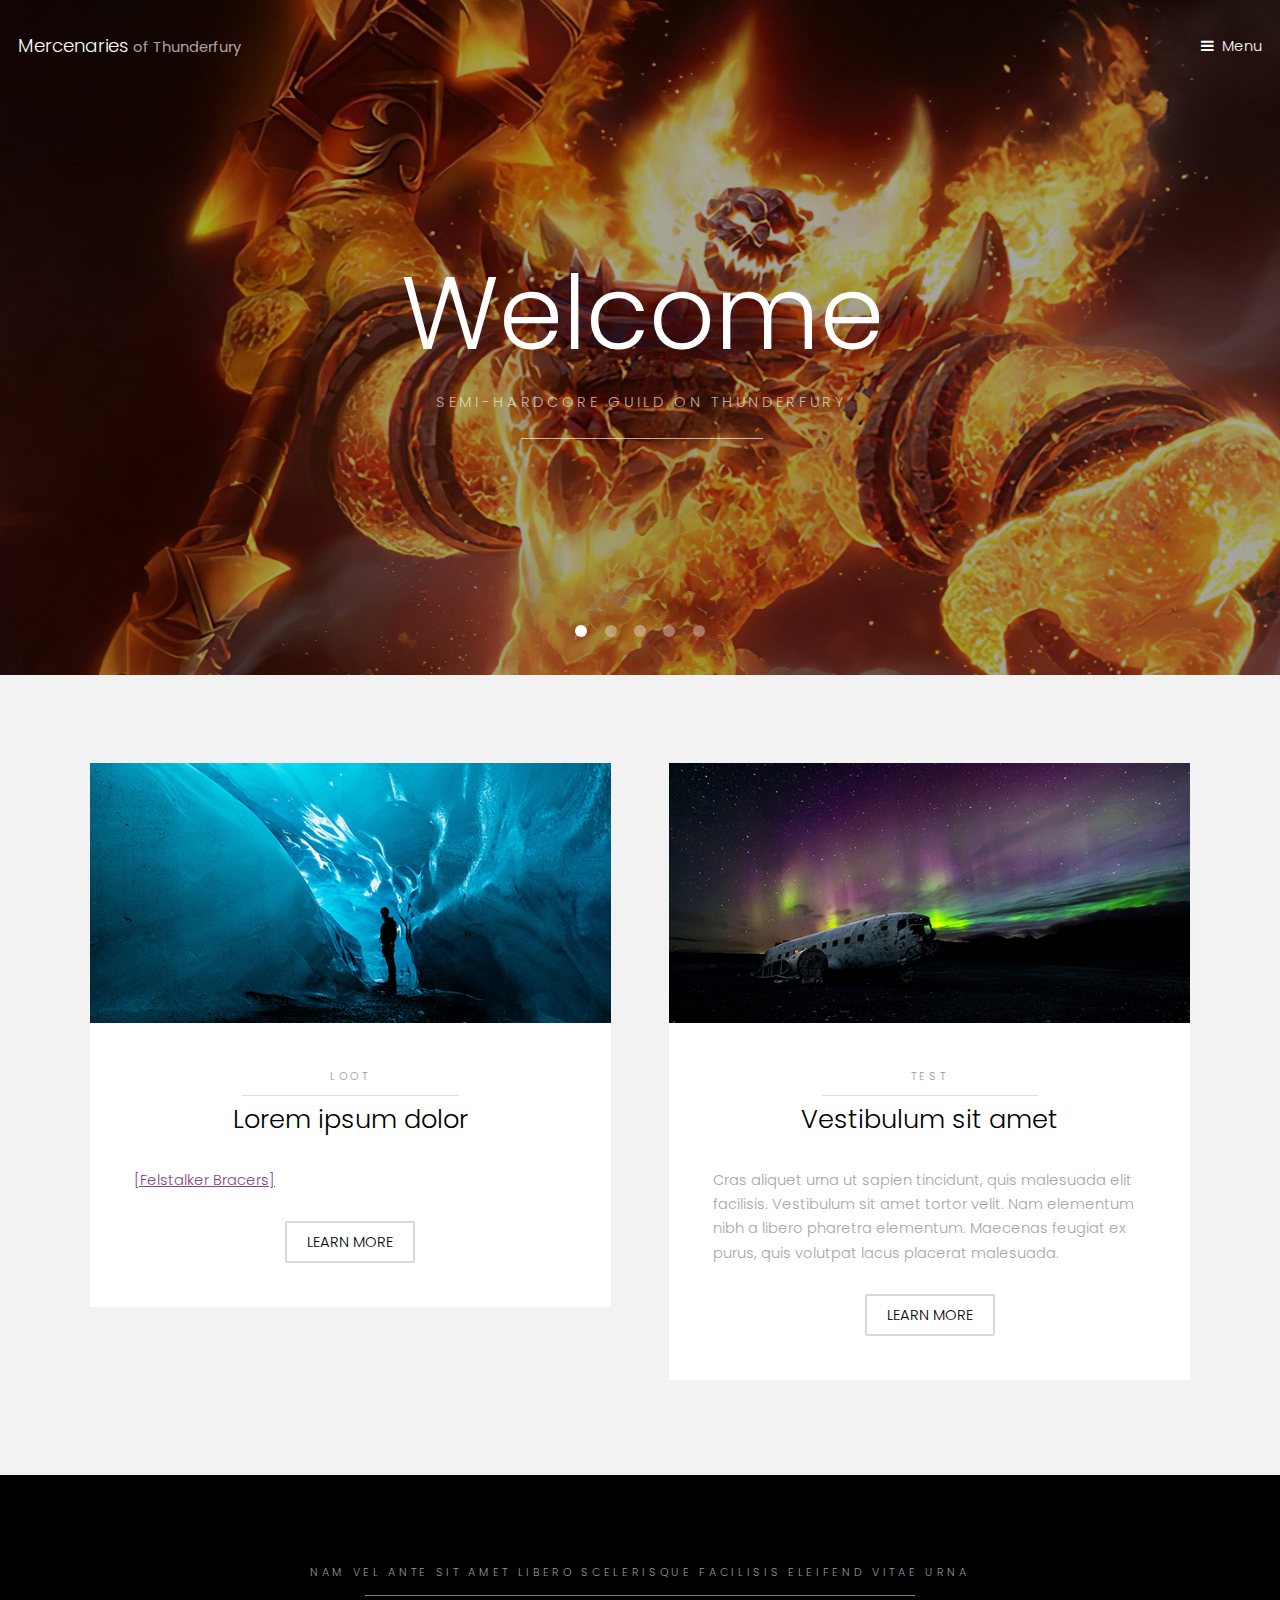
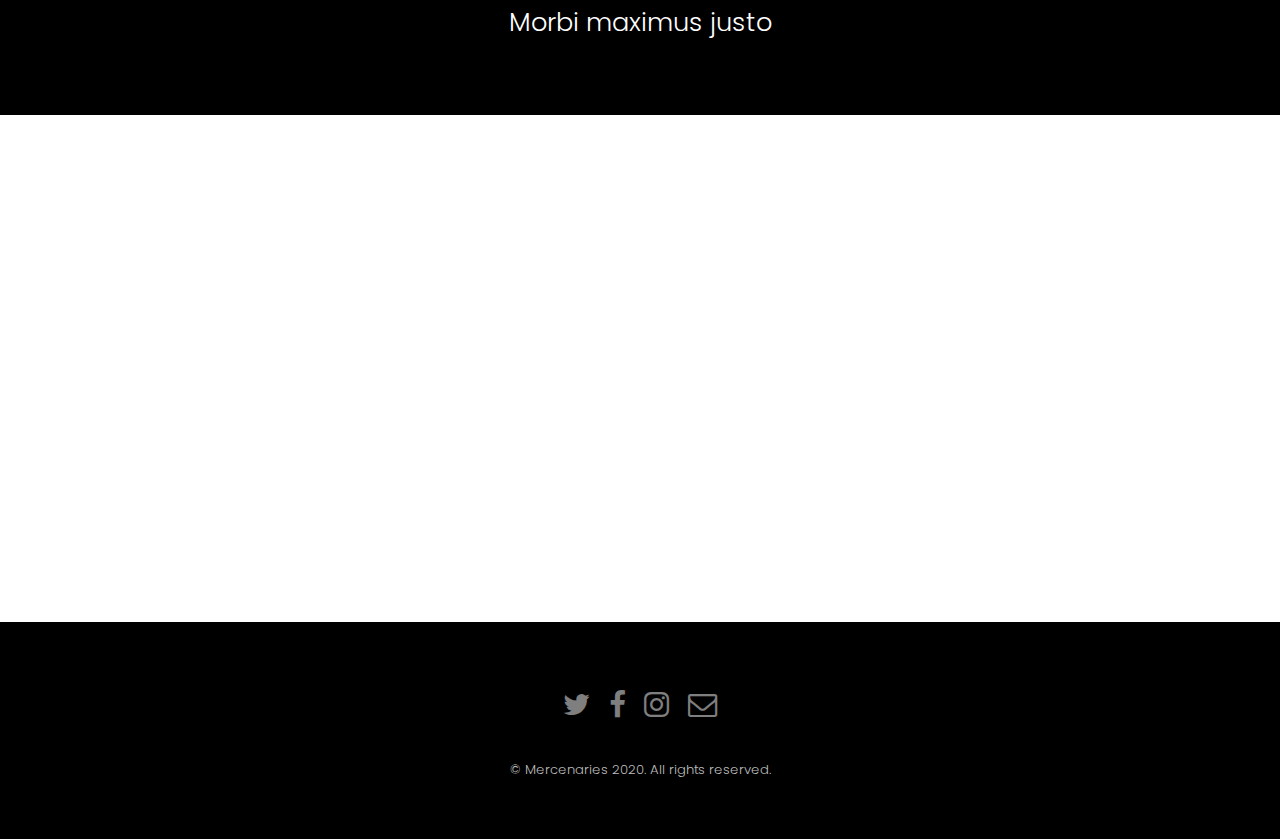
==== commit 0a669b21: "poop" ====
--- a/index.html
+++ b/index.html
@@ -110,7 +110,7 @@
 								</div>
 								<div class="content">
 									<header class="align-center">
-										<p>mattis elementum sapien pretium tellus</p>
+										<p>Test</p>
 										<h2>Vestibulum sit amet</h2>
 									</header>
 									<p> Cras aliquet urna ut sapien tincidunt, quis malesuada elit facilisis. Vestibulum sit amet tortor velit. Nam elementum nibh a libero pharetra elementum. Maecenas feugiat ex purus, quis volutpat lacus placerat malesuada.</p>
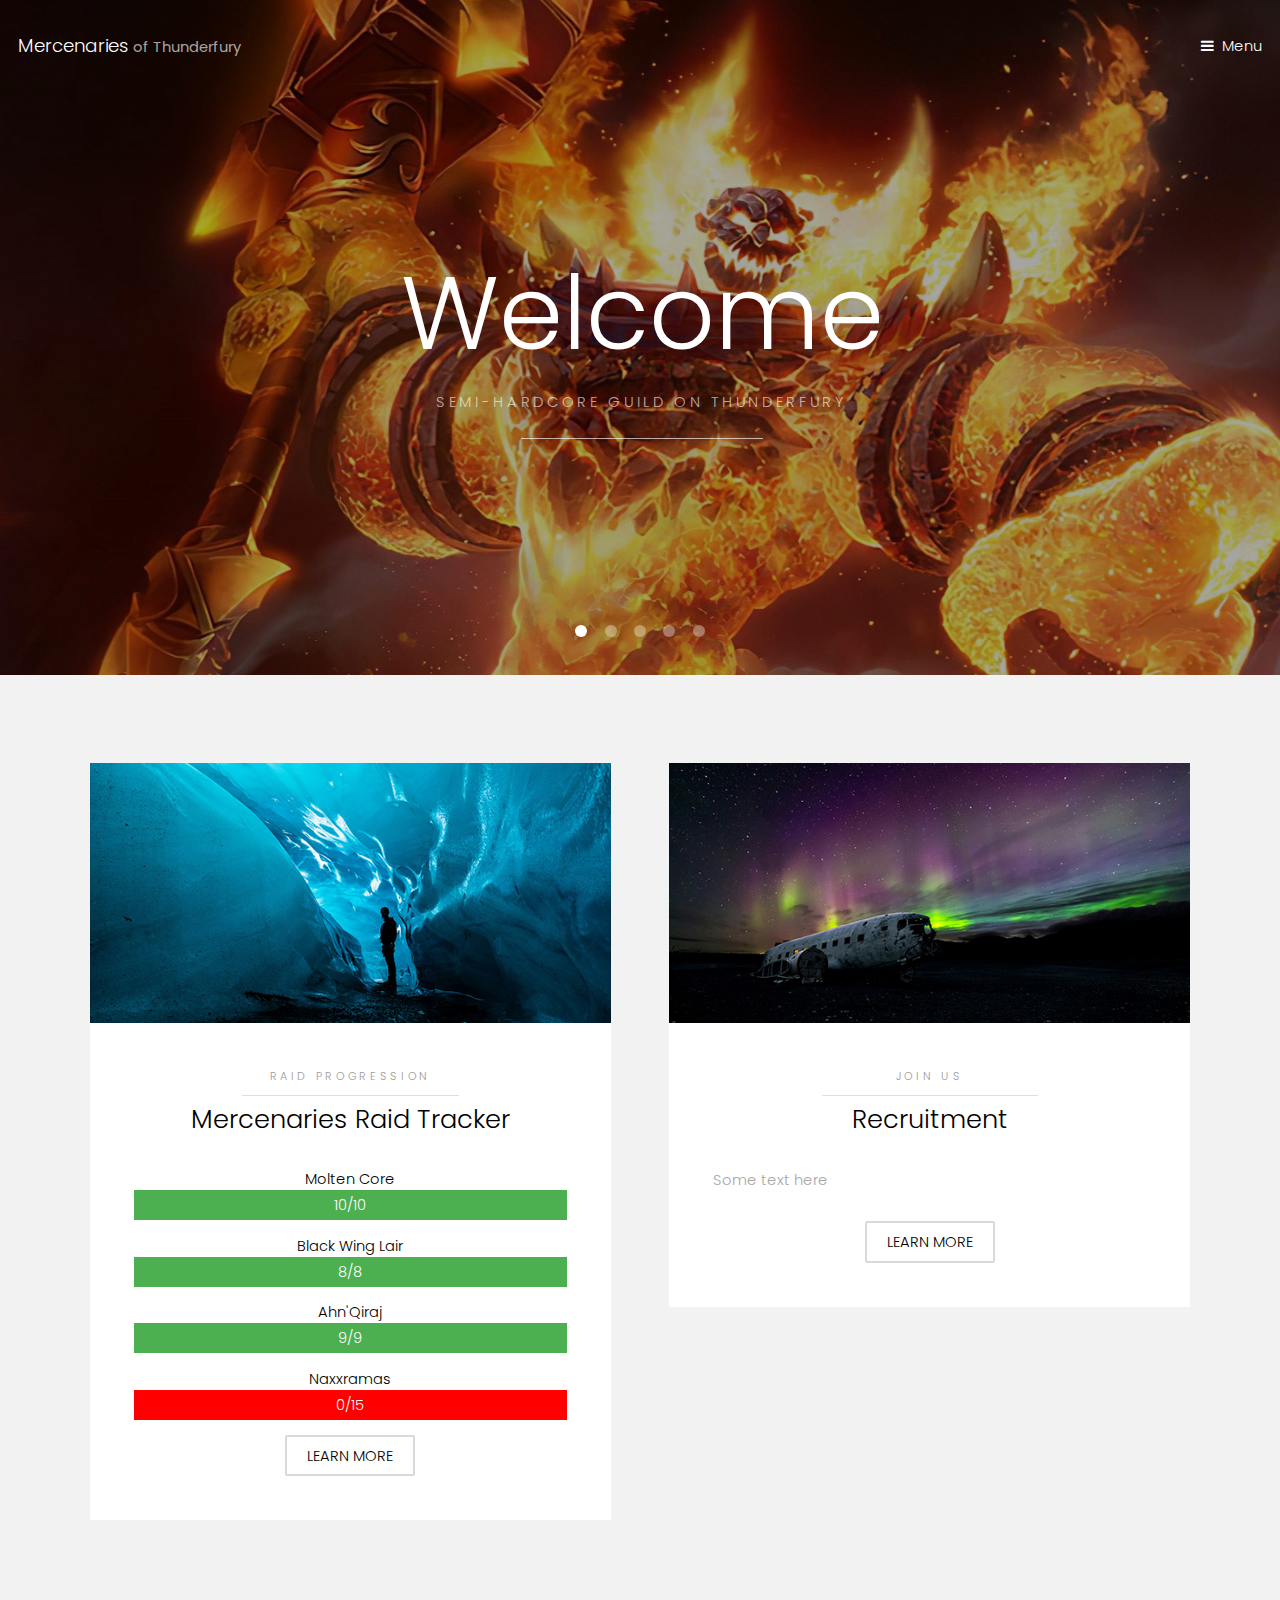
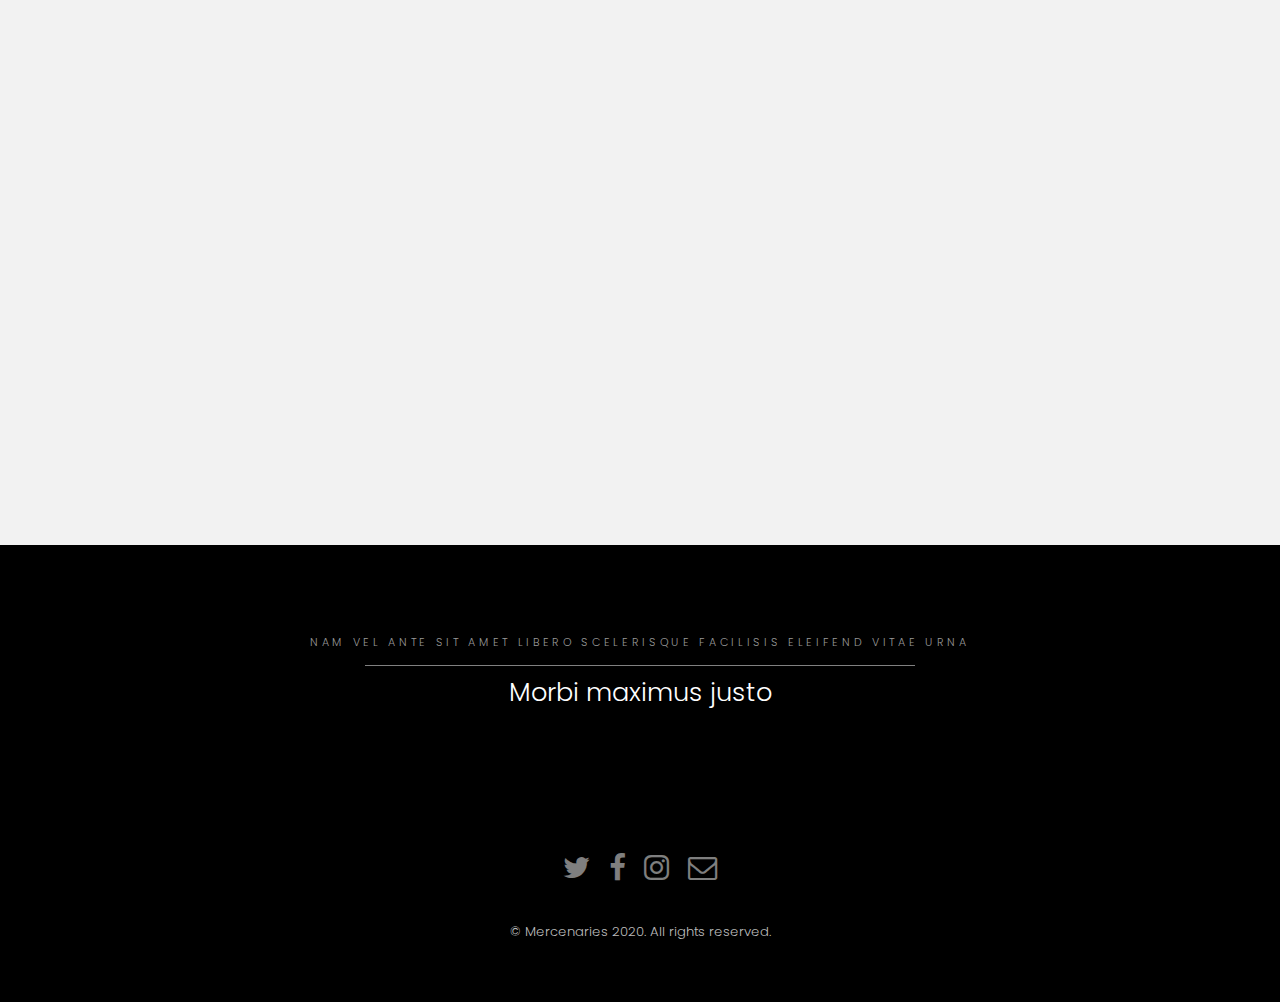
==== commit 1ccc26fc: "progress bars" ====
--- a/index.html
+++ b/index.html
@@ -11,6 +11,7 @@
 		<meta charset="utf-8" />
 		<meta name="viewport" content="width=device-width, initial-scale=1" />
 		<link rel="stylesheet" href="assets/css/main.css" />
+        		<link rel="stylesheet" href="assets/css/progress.css" />
 	</head>
 	<body>
 
@@ -27,7 +28,6 @@
 					<li><a href="apply.html">Apply</a></li>
 					<li><a href="roster.html">Roster</a></li>
 					<li><a href="streams.html">Streams</a></li>
-					<li><a href="elements.html">Elements</a></li>
 				</ul>
 			</nav>
 
@@ -92,10 +92,36 @@
 								</div>
 								<div class="content">
 									<header class="align-center">
-										<p>LOOT</p>
-										<h2>Lorem ipsum dolor</h2>
+										<p>Raid Progression</p>
+										<h2>Mercenaries Raid Tracker</h2>
 									</header>
-									<p> <a href="https://www.wowhead.com/item=25697" class="q3" data-wowhead="gems=23121&amp;ench=2647&amp;pcs=25695:25696:25697">[Felstalker Bracers]</a> </p>
+
+
+
+
+                                    <h1><center>Molten Core</center>
+                                    <div id="raidMC">
+                                      <div id="myBar">10/10</div>
+                                        </div> </h1>
+                                    
+                                    
+                                    <h1><center>Black Wing Lair</center>
+                                    <div id="raidBWL">
+                                      <div id="myBar">8/8</div>
+                                        </div> </h1>
+                                    
+                                    <h1><center>Ahn'Qiraj</center>
+                                    <div id="raidAQ">
+                                      <div id="myBar">9/9</div>
+                                        </div> </h1>
+
+                                    <h1><center>Naxxramas</center>
+                                    <div id="raidNax">
+                                      <div id="NaxBar">0/15</div>
+                                        </div> </h1>
+
+                                    
+                                  
 									<footer class="align-center">
 										<a href="#" class="button alt">Learn More</a>
 									</footer>
@@ -110,17 +136,21 @@
 								</div>
 								<div class="content">
 									<header class="align-center">
-										<p>Test</p>
-										<h2>Vestibulum sit amet</h2>
+										<p>Join us</p>
+										<h2>Recruitment</h2>
 									</header>
-									<p> Cras aliquet urna ut sapien tincidunt, quis malesuada elit facilisis. Vestibulum sit amet tortor velit. Nam elementum nibh a libero pharetra elementum. Maecenas feugiat ex purus, quis volutpat lacus placerat malesuada.</p>
+									<p> Some text here</p>
 									<footer class="align-center">
 										<a href="#" class="button alt">Learn More</a>
 									</footer>
 								</div>
 							</div>
 						</div>
-
+                        
+
+                       <!-- Discord Box PLacement -->
+                        <iframe src="https://discordapp.com/widget?id=618252797527326744&theme=dark" width="350" height="500" allowtransparency="true" frameborder="0" sandbox="allow-popups allow-popups-to-escape-sandbox allow-same-origin allow-scripts"></iframe>
+                        
 					</div>
 				</div>
 			</section>
@@ -134,8 +164,6 @@
 					</header>
 				</div>
 			</section>
-
-<iframe src="https://discordapp.com/widget?id=618252797527326744&theme=dark" width="350" height="500" allowtransparency="true" frameborder="0" sandbox="allow-popups allow-popups-to-escape-sandbox allow-same-origin allow-scripts"></iframe>
 
 
 		<!-- Three 
--- a/assets/css/progress.css
+++ b/assets/css/progress.css
@@ -0,0 +1,53 @@
+@charset "UTF-8";
+@import url(font-awesome.min.css);
+@import url("https://fonts.googleapis.com/css?family=Poppins:300,400,500,600,700");
+
+
+/* Molten Core */
+
+            #raidMC {
+              width: 100%;
+              text-align: center;
+              background-color: #ddd;
+            }
+
+            #raidBWL {
+              width: 100%;
+              text-align: center;
+              background-color: #ddd;
+            }
+            #raidAQ {
+              width: 100%;
+              text-align: center;
+              background-color: #ddd;
+            }
+            #raidNax {
+              width: 100%;
+              text-align: center;
+              background-color: #FF0000;
+            }
+
+
+
+
+
+            #myBar {
+              width: 100%;
+              height: 30px;
+              background-color: #4CAF50;
+              text-align: center;
+              line-height: 30px;
+              color: white;
+            }
+
+            #NaxBar {
+              width: 100%;
+              height: 30px;
+              background-color: #FF0000;
+              text-align: center;
+              line-height: 30px;
+              color: white;
+            }
+
+/*
+/*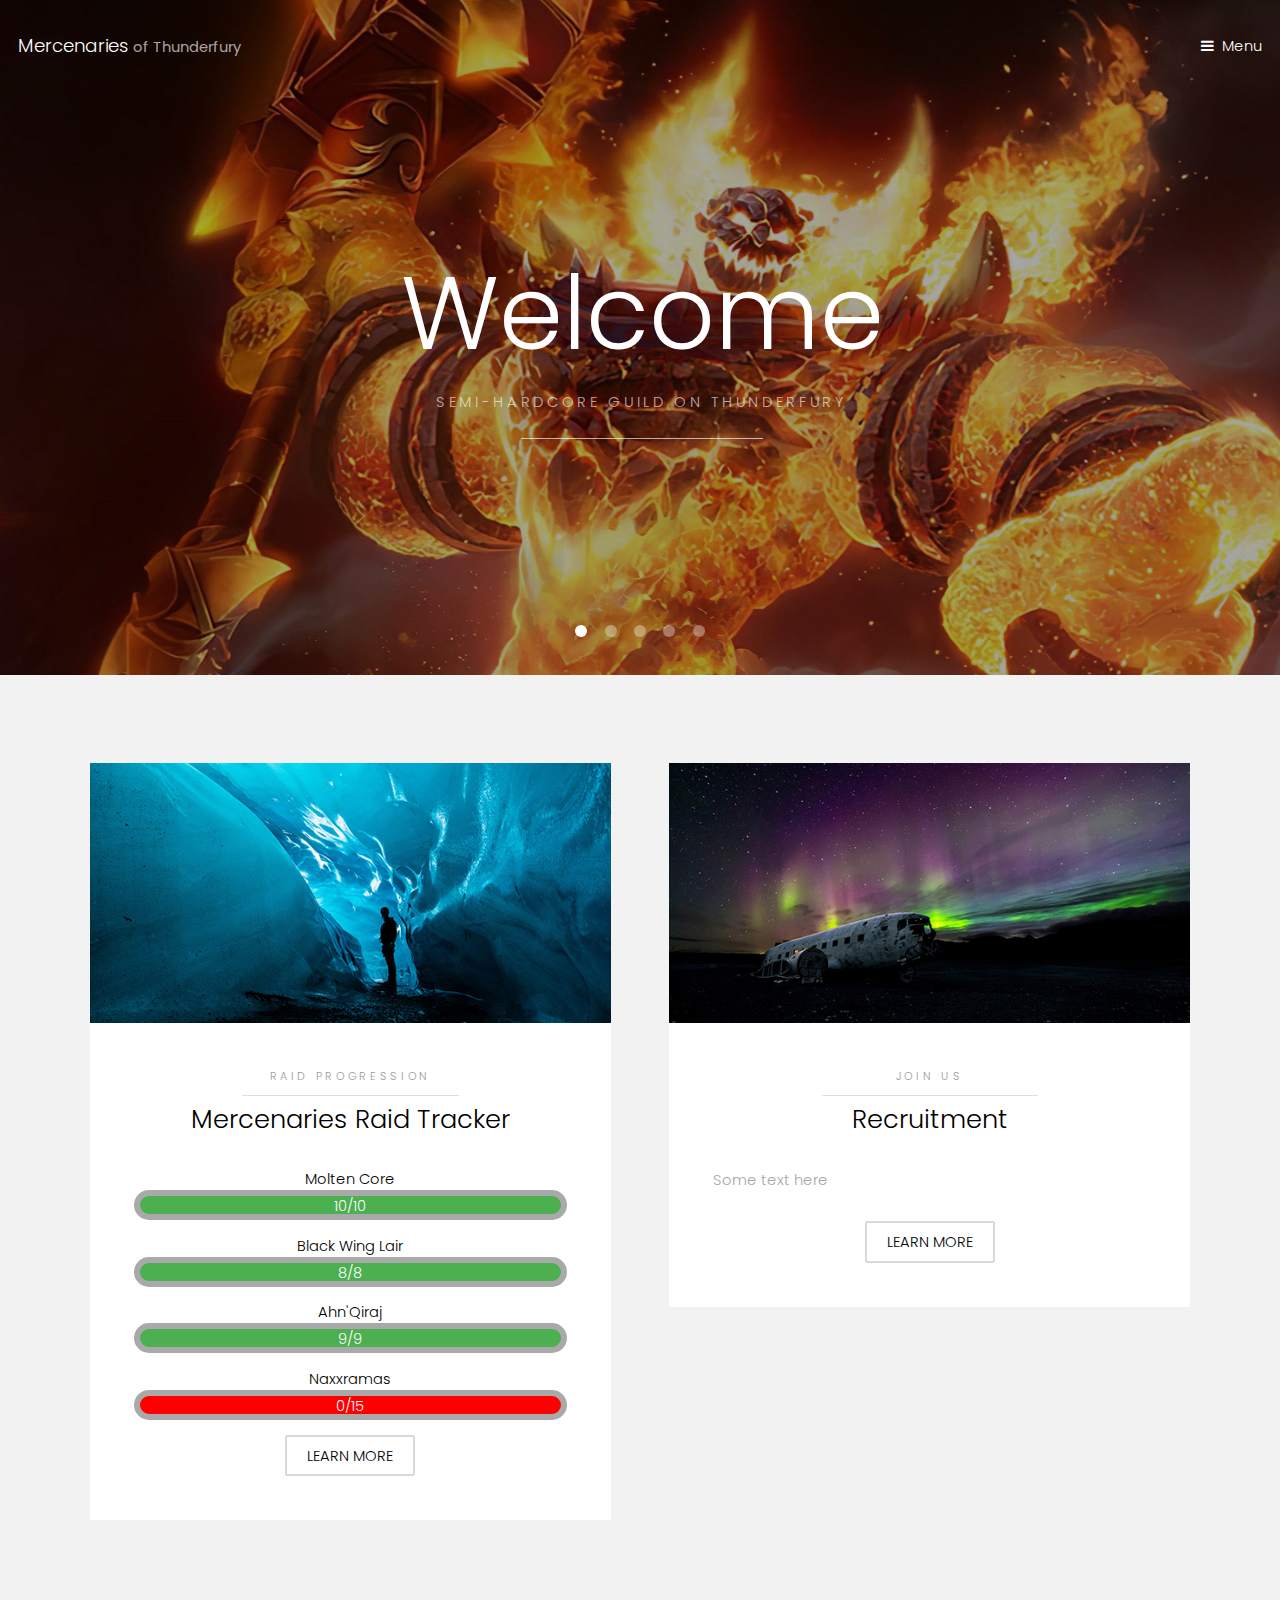
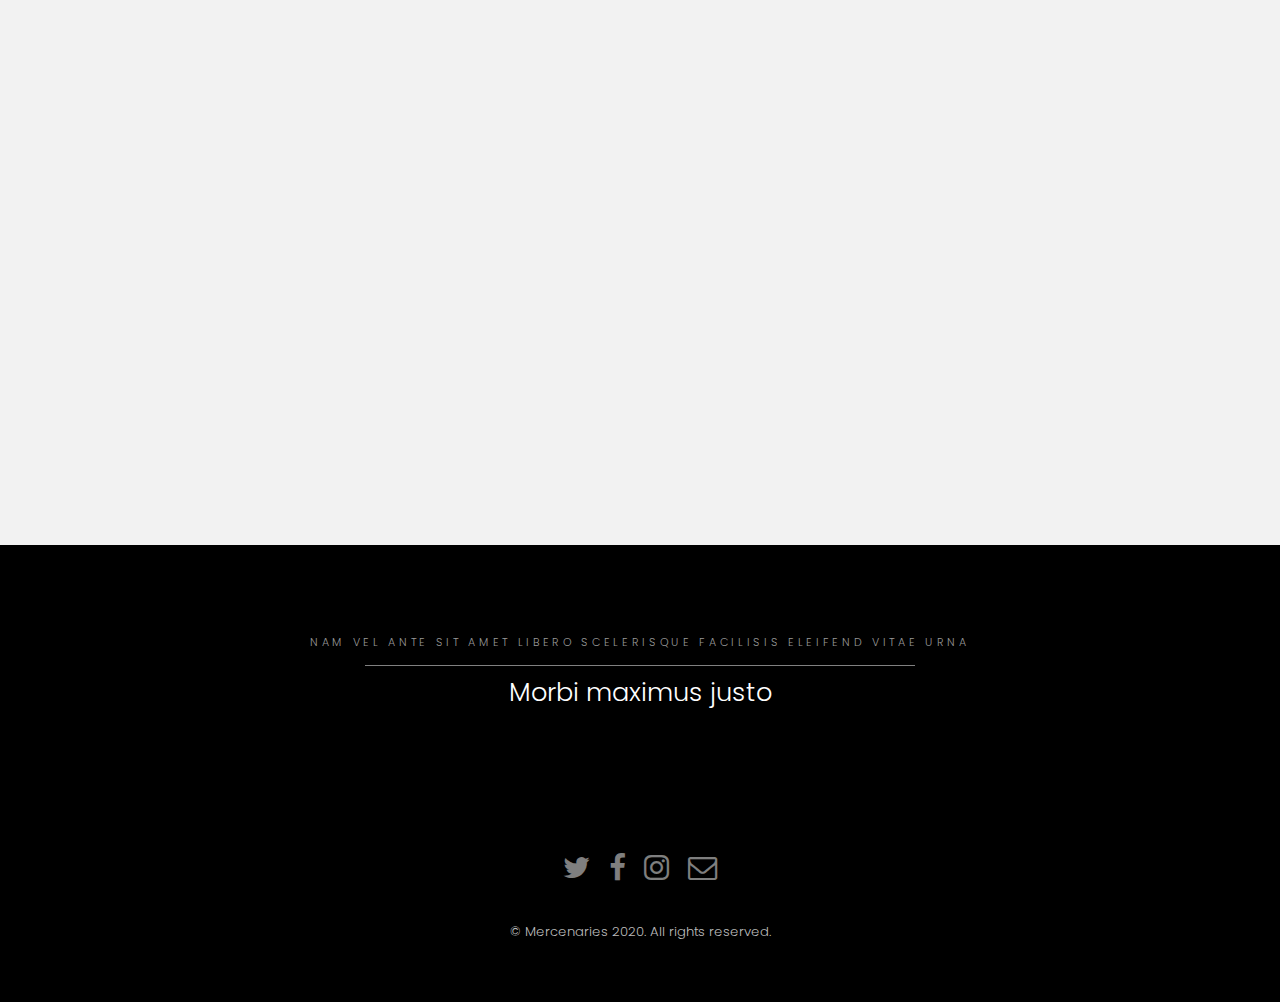
==== commit 42706e25: "update1" ====
--- a/index.html
+++ b/index.html
@@ -98,9 +98,9 @@
 
 
 
-
+                                    
                                     <h1><center>Molten Core</center>
-                                    <div id="raidMC">
+                                    <div id="raidBWL">
                                       <div id="myBar">10/10</div>
                                         </div> </h1>
                                     
@@ -109,7 +109,7 @@
                                     <div id="raidBWL">
                                       <div id="myBar">8/8</div>
                                         </div> </h1>
-                                    
+                                     
                                     <h1><center>Ahn'Qiraj</center>
                                     <div id="raidAQ">
                                       <div id="myBar">9/9</div>
--- a/assets/css/progress.css
+++ b/assets/css/progress.css
@@ -8,46 +8,47 @@
             #raidMC {
               width: 100%;
               text-align: center;
-              background-color: #ddd;
             }
 
             #raidBWL {
               width: 100%;
               text-align: center;
-              background-color: #ddd;
             }
             #raidAQ {
               width: 100%;
               text-align: center;
-              background-color: #ddd;
             }
             #raidNax {
               width: 100%;
               text-align: center;
-              background-color: #FF0000;
             }
 
 
 
-
+/* Bar Interior */
 
             #myBar {
               width: 100%;
               height: 30px;
+              border-radius: 25px;
+              border: 6px solid #A9A9A9;
               background-color: #4CAF50;
               text-align: center;
-              line-height: 30px;
+              line-height: 20px;
               color: white;
             }
 
+
+/* Seperate Red Bar for Nax until completion */
             #NaxBar {
               width: 100%;
               height: 30px;
+              border-radius: 25px;
+              border-radius: 25px;
+              border: 6px solid #A9A9A9;
               background-color: #FF0000;
               text-align: center;
-              line-height: 30px;
+              line-height: 20px;
               color: white;
             }
 
-/*
-/*